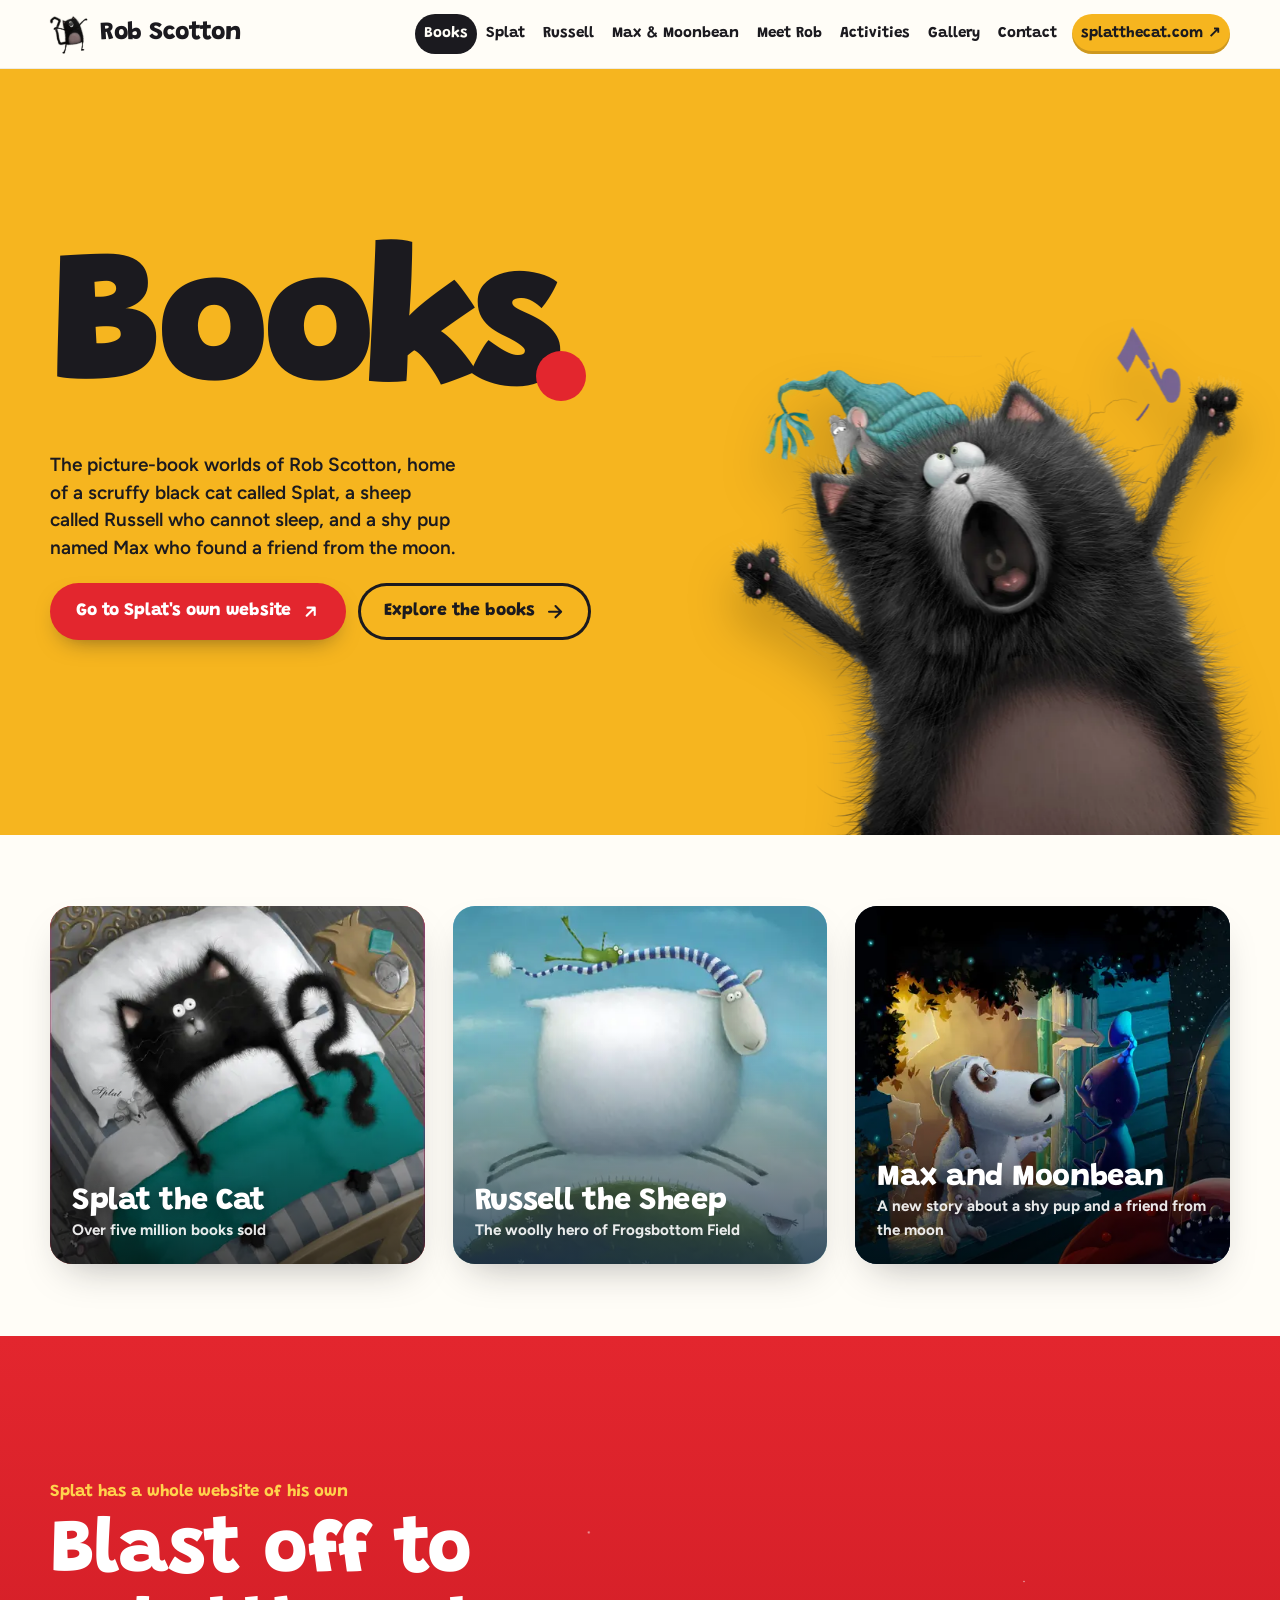
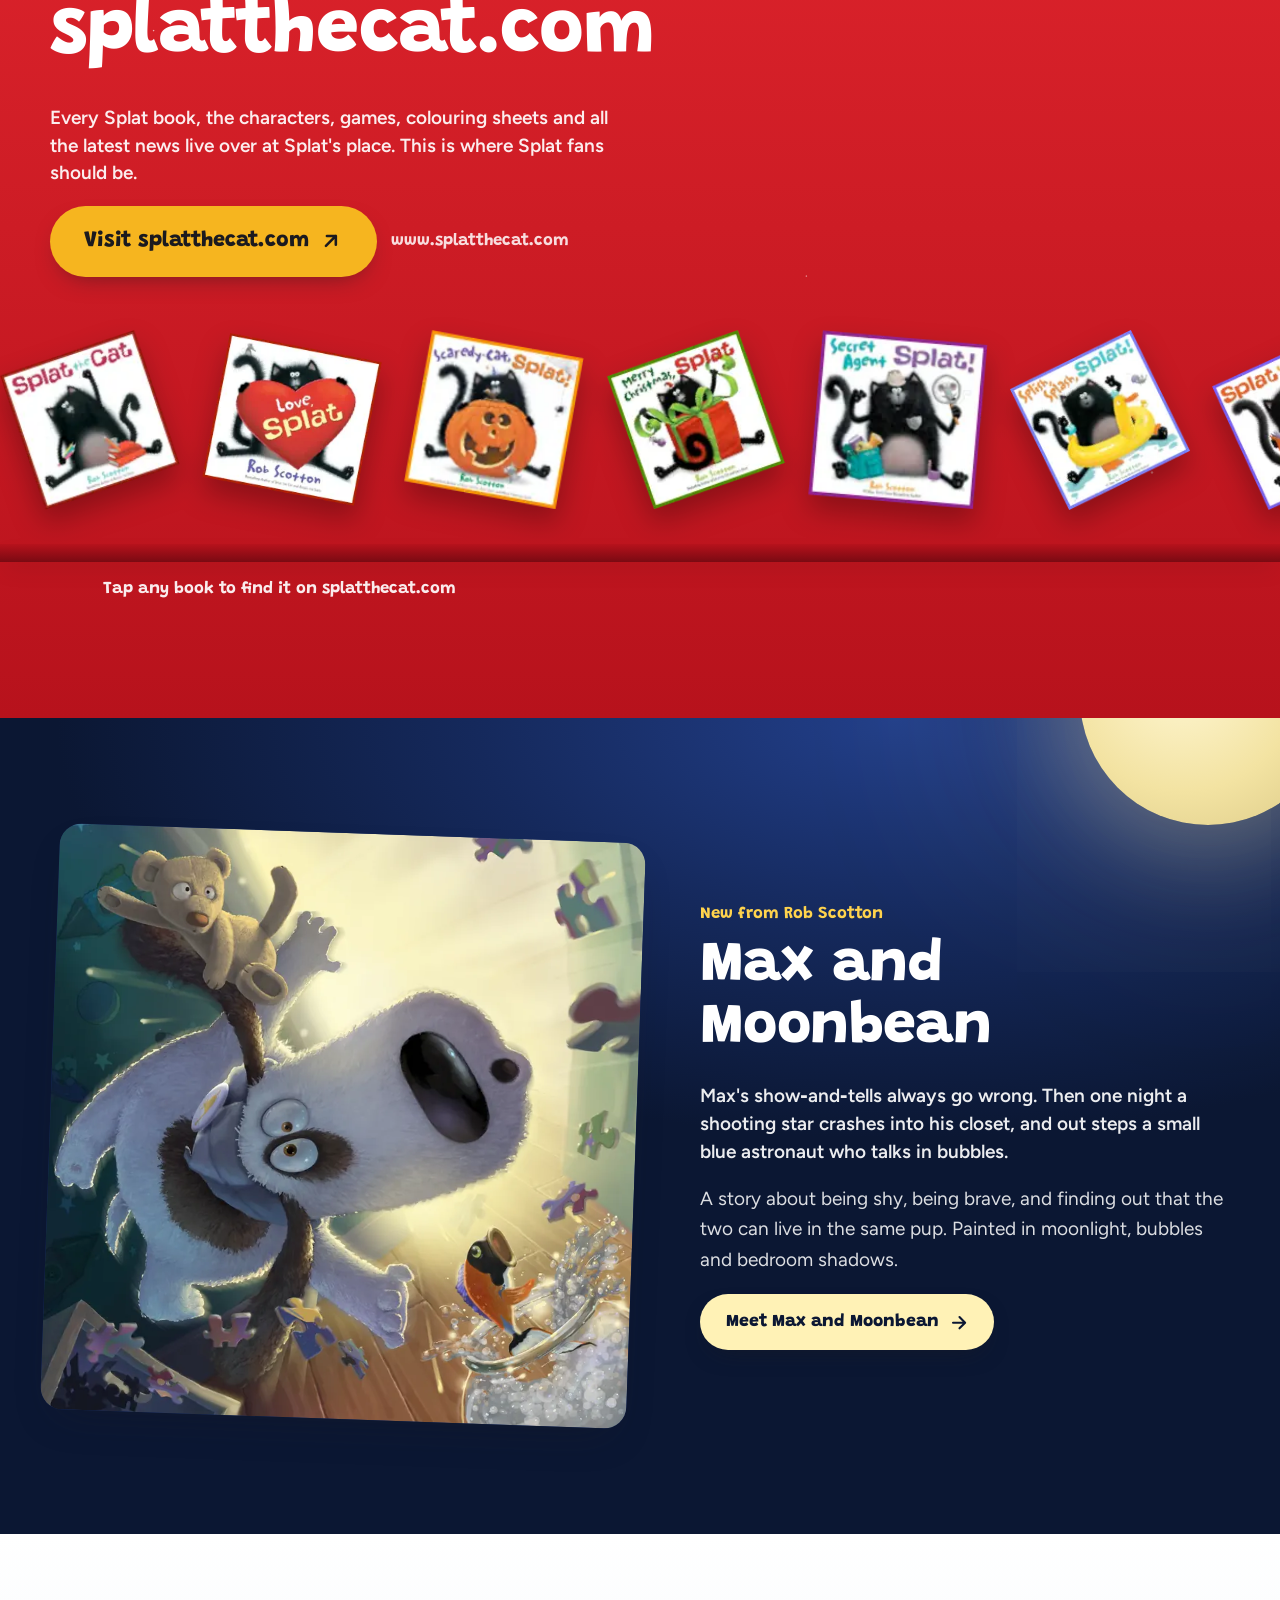
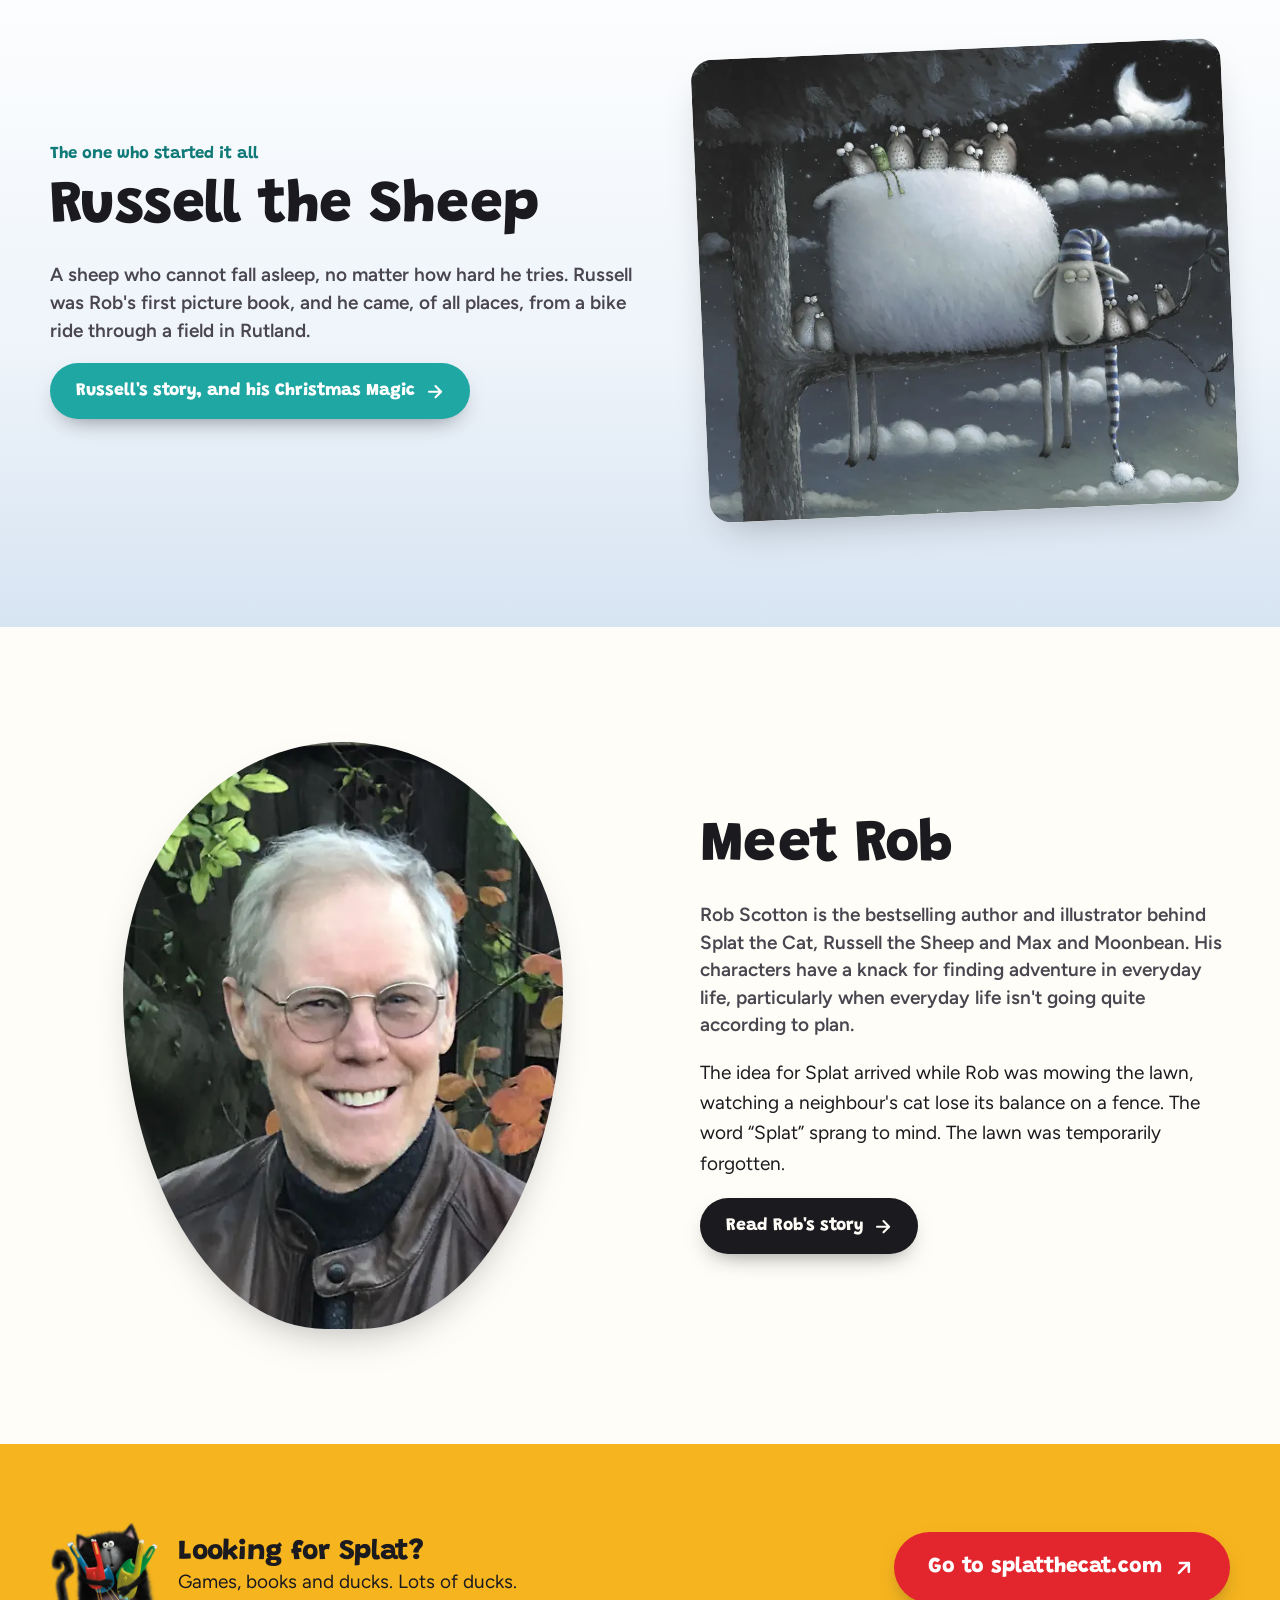
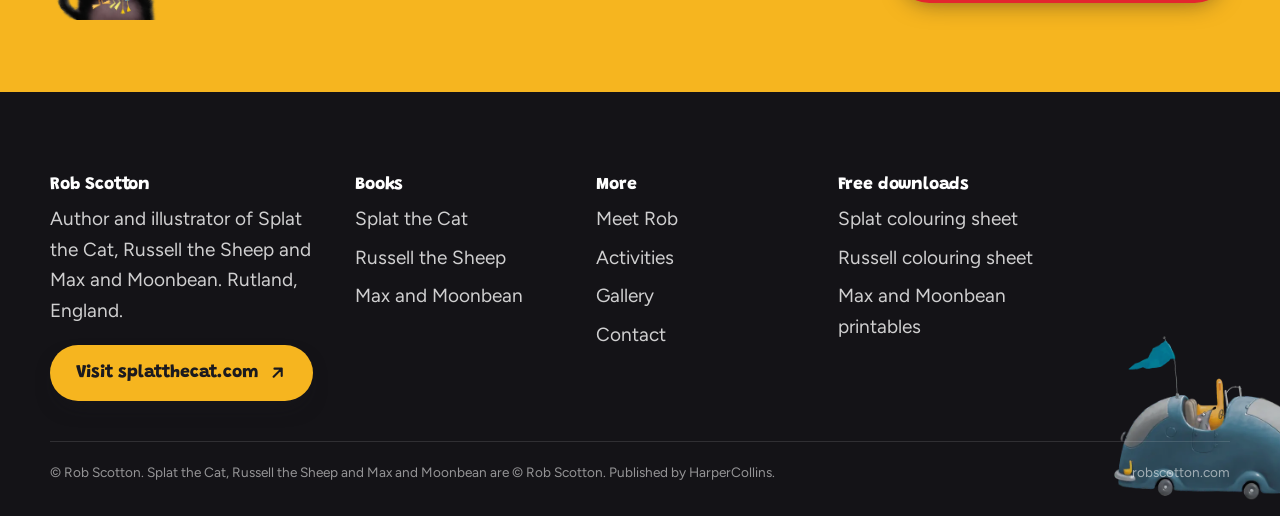
==== site/index.html @ cf4cea45 "Home: moon tucked into the corner, clear of the Max and Moonbean text The moon covered the kicker, h" ====
<!doctype html>
<html lang="en">
<head>
<meta charset="utf-8">
<meta name="viewport" content="width=device-width,initial-scale=1">
<title>Rob Scotton | Books</title>
<meta name="description" content="The picture-book worlds of Rob Scotton: Splat the Cat, Russell the Sheep and Max and Moonbean. Home of the author and illustrator.">
<meta name="theme-color" content="#F6B51F">
<meta property="og:title" content="Rob Scotton | Books">
<meta property="og:description" content="The picture-book worlds of Rob Scotton: Splat the Cat, Russell the Sheep and Max and Moonbean. Home of the author and illustrator.">
<meta property="og:type" content="website">
<meta property="og:url" content="https://www.robscotton.com/">
<meta property="og:image" content="https://www.robscotton.com/img/home-eyes-1200.webp">
<link rel="canonical" href="https://www.robscotton.com/">
<link rel="icon" href="assets/favicon.png" type="image/png">
<link rel="preconnect" href="https://fonts.googleapis.com">
<link rel="preconnect" href="https://fonts.gstatic.com" crossorigin>
<link href="https://fonts.googleapis.com/css2?family=Grandstander:wght@600..900&family=Figtree:ital,wght@0,400..800;1,400&display=swap" rel="stylesheet">
<link rel="stylesheet" href="assets/site.css?v=c9c47144">

</head>
<body>
<a class="sr" href="#main">Skip to content</a>
<header class="top">
  <div class="wrap">
    <a class="brand" href="index.html"><img src="img/splat-cutout-480.webp" alt="" width="40" height="40">Rob Scotton<small>Books</small></a>
    <button class="burger" aria-label="Menu" aria-expanded="false" aria-controls="nav"><span></span><span></span><span></span></button>
    <nav class="nav" id="nav" aria-label="Site"><a href="index.html" aria-current="page">Books</a><a href="splat.html"><span class="full">Splat the Cat</span><span class="short" aria-hidden="true">Splat</span></a><a href="russell.html"><span class="full">Russell the Sheep</span><span class="short" aria-hidden="true">Russell</span></a><a href="max.html"><span class="full">Max and Moonbean</span><span class="short" aria-hidden="true">Max &amp; Moonbean</span></a><a href="about.html">Meet Rob</a><a href="activities.html">Activities</a><a href="gallery.html">Gallery</a><a href="contact.html">Contact</a><a class="splatlink" href="https://www.splatthecat.com" target="_blank" rel="noopener">splatthecat.com ↗</a></nav>
  </div>
</header>
<main id="main">

<section class="hero" aria-label="Introduction">
  <div class="wrap">
    <div class="hero-copy">
      <h1>Books<span class="dot" aria-hidden="true"></span></h1>
      <p class="lede">The picture-book worlds of Rob Scotton, home of a scruffy black cat called Splat, a sheep called Russell who cannot sleep, and a shy pup named Max who found a friend from the moon.</p>
      <div class="hero-actions">
        <a class="btn red" href="https://www.splatthecat.com" target="_blank" rel="noopener">Go to Splat's own website <svg viewBox="0 0 24 24" fill="none" stroke="currentColor" stroke-width="2.6" stroke-linecap="round" stroke-linejoin="round" aria-hidden="true"><path d="M7 17 17 7M8 7h9v9"/></svg></a>
        <a class="btn ghost" href="#worlds">Explore the books <svg viewBox="0 0 24 24" fill="none" stroke="currentColor" stroke-width="2.6" stroke-linecap="round" stroke-linejoin="round" aria-hidden="true"><path d="M5 12h14M13 5l7 7-7 7"/></svg></a>
      </div>
    </div>
    <div class="hero-stage" aria-hidden="true">
      <img src="img/splat-sings-1191.webp" srcset="img/splat-sings-480.webp 480w, img/splat-sings-800.webp 800w, img/splat-sings-1191.webp 1191w" sizes="(max-width:860px) 99vw, 46vw" width="1191" height="1200" alt="Splat the Cat, arms up, singing his heart out" fetchpriority="high" decoding="async" class="splat" >
      <span class="notes"><i class="note" style="color:#6A3A94;--dx:-150px;--dy:-210px;--rot:-28deg;--sz:1;--dl:.0s"><svg viewBox="0 0 24 32"><path d="M9 24.5V3.5L21 1v6l-9 2v15.5a5.2 4.2 0 1 1-3-.9z" fill="currentColor"/></svg></i><i class="note" style="color:#1B1A1F;--dx:120px;--dy:-240px;--rot:22deg;--sz:1.2;--dl:.55s"><svg viewBox="0 0 32 32"><path d="M8 25V6l20-4v19a5 4 0 1 1-3-.9V9.5L11 12.4V25a5 4 0 1 1-3-.9z" fill="currentColor"/></svg></i><i class="note" style="color:#E2232A;--dx:-60px;--dy:-260px;--rot:-14deg;--sz:.85;--dl:1.1s"><svg viewBox="0 0 24 32"><path d="M10 24.5V2c3 3.5 10 5 9 12-1-3.5-4.5-5-6-5.4v15.9a5.2 4.2 0 1 1-3-.9z" fill="currentColor"/></svg></i><i class="note" style="color:#1B1A1F;--dx:170px;--dy:-170px;--rot:30deg;--sz:.9;--dl:1.65s"><svg viewBox="0 0 24 32"><path d="M9 24.5V3.5L21 1v6l-9 2v15.5a5.2 4.2 0 1 1-3-.9z" fill="currentColor"/></svg></i><i class="note" style="color:#6A3A94;--dx:-190px;--dy:-140px;--rot:-34deg;--sz:.8;--dl:2.2s"><svg viewBox="0 0 32 32"><path d="M8 25V6l20-4v19a5 4 0 1 1-3-.9V9.5L11 12.4V25a5 4 0 1 1-3-.9z" fill="currentColor"/></svg></i><i class="note" style="color:#1FA7A3;--dx:60px;--dy:-280px;--rot:16deg;--sz:1.05;--dl:2.75s"><svg viewBox="0 0 24 32"><path d="M10 24.5V2c3 3.5 10 5 9 12-1-3.5-4.5-5-6-5.4v15.9a5.2 4.2 0 1 1-3-.9z" fill="currentColor"/></svg></i><i class="note" style="color:#E2232A;--dx:-110px;--dy:-300px;--rot:-8deg;--sz:1.15;--dl:3.3s"><svg viewBox="0 0 24 32"><path d="M9 24.5V3.5L21 1v6l-9 2v15.5a5.2 4.2 0 1 1-3-.9z" fill="currentColor"/></svg></i><i class="note" style="color:#1B1A1F;--dx:200px;--dy:-260px;--rot:26deg;--sz:.75;--dl:3.85s"><svg viewBox="0 0 32 32"><path d="M8 25V6l20-4v19a5 4 0 1 1-3-.9V9.5L11 12.4V25a5 4 0 1 1-3-.9z" fill="currentColor"/></svg></i></span>
    </div>
  </div>
</section>

<section class="band tight" id="worlds" aria-label="The books">
  <div class="wrap">
    <div class="worlds">
      <a class="world splat" href="splat.html"><img src="img/tail-wiggled-bed-1173.webp" srcset="img/tail-wiggled-bed-480.webp 480w, img/tail-wiggled-bed-800.webp 800w, img/tail-wiggled-bed-1173.webp 1173w" sizes="(max-width:760px) 100vw, 33vw" width="1173" height="1200" alt="Splat lying in bed with his tail wiggling wildly in the air" loading="lazy" decoding="async" style="object-position:50% 22%" ><h3>Splat the Cat</h3><span>Over five million books sold</span></a>
      <a class="world russell" href="russell.html"><img src="img/russell-cover-section-1198.webp" srcset="img/russell-cover-section-480.webp 480w, img/russell-cover-section-800.webp 800w, img/russell-cover-section-1198.webp 1198w" sizes="(max-width:760px) 100vw, 33vw" width="1198" height="1200" alt="Russell the Sheep leaping over a green hill, with Frankie the frog riding on his stripy nightcap" loading="lazy" decoding="async" style="object-position:50% 30%" ><h3>Russell the Sheep</h3><span>The woolly hero of Frogsbottom Field</span></a>
      <a class="world max" href="max.html"><img src="img/max-where-1200.webp" srcset="img/max-where-480.webp 480w, img/max-where-800.webp 800w, img/max-where-1200.webp 1200w" sizes="(max-width:760px) 100vw, 33vw" width="1200" height="1200" alt="Max at his bedroom window meeting Moonbean, with Mr Ted on the sill" loading="lazy" decoding="async" style="object-position:42% 55%" ><h3>Max and Moonbean</h3><span>A new story about a shy pup and a friend from the moon</span></a>
    </div>
  </div>
</section>

<section class="band portal launch" aria-labelledby="portal-h">
  <div class="sky" aria-hidden="true"></div>
  <div class="rocket" aria-hidden="true"><span class="flame"></span><img src="img/splat-rocket-cutout-1002.webp" srcset="img/splat-rocket-cutout-480.webp 480w, img/splat-rocket-cutout-800.webp 800w, img/splat-rocket-cutout-1002.webp 1002w" sizes="(max-width:860px) 60vw, 26vw" width="1002" height="1200" alt="" loading="lazy" decoding="async" ></div>
  <div class="wrap">
    <div class="split">
      <div>
        <p class="kicker" style="color:#FFD34D">Splat has a whole website of his own</p>
        <h2 id="portal-h">Blast off to splatthecat.com</h2>
        <p class="lede">Every Splat book, the characters, games, colouring sheets and all the latest news live over at Splat's place. This is where Splat fans should be.</p>
        <div class="portal-cta">
          <a class="btn yellow big" href="https://www.splatthecat.com" target="_blank" rel="noopener">Visit splatthecat.com <svg viewBox="0 0 24 24" fill="none" stroke="currentColor" stroke-width="2.6" stroke-linecap="round" stroke-linejoin="round" aria-hidden="true"><path d="M7 17 17 7M8 7h9v9"/></svg></a>
          <span class="url">www.splatthecat.com</span>
        </div>
      </div>
      <div class="launchpad" aria-hidden="true"></div>
    </div>
  </div>
  <div class="shelf" aria-label="Splat the Cat books"><a href="https://www.splatthecat.com" target="_blank" rel="noopener" title="Splat the Cat: see it on splatthecat.com"><img src="img/cover-splat-173.webp" alt="Splat the Cat" width="173" height="173" loading="lazy"></a><a href="https://www.splatthecat.com" target="_blank" rel="noopener" title="Love, Splat: see it on splatthecat.com"><img src="img/cover-love-big-232.webp" alt="Love, Splat" width="232" height="224" loading="lazy"></a><a href="https://www.splatthecat.com" target="_blank" rel="noopener" title="Scaredy-Cat, Splat!: see it on splatthecat.com"><img src="img/cover-scaredy-159.webp" alt="Scaredy-Cat, Splat!" width="159" height="159" loading="lazy"></a><a href="https://www.splatthecat.com" target="_blank" rel="noopener" title="Merry Christmas, Splat: see it on splatthecat.com"><img src="img/cover-merry-170.webp" alt="Merry Christmas, Splat" width="170" height="172" loading="lazy"></a><a href="https://www.splatthecat.com" target="_blank" rel="noopener" title="Secret Agent Splat!: see it on splatthecat.com"><img src="img/cover-secret-agent-156.webp" alt="Secret Agent Splat!" width="156" height="155" loading="lazy"></a><a href="https://www.splatthecat.com" target="_blank" rel="noopener" title="Splish, Splash, Splat!: see it on splatthecat.com"><img src="img/cover-splish-186.webp" alt="Splish, Splash, Splat!" width="186" height="186" loading="lazy"></a><a href="https://www.splatthecat.com" target="_blank" rel="noopener" title="Splat Says Thank You!: see it on splatthecat.com"><img src="img/cover-thankyou-192.webp" alt="Splat Says Thank You!" width="192" height="192" loading="lazy"></a><a href="https://www.splatthecat.com" target="_blank" rel="noopener" title="Splat the Cat: On with the Show: see it on splatthecat.com"><img src="img/cover-show-167.webp" alt="Splat the Cat: On with the Show" width="167" height="174" loading="lazy"></a><a href="https://www.splatthecat.com" target="_blank" rel="noopener" title="Splat the Cat: Funny Valentine: see it on splatthecat.com"><img src="img/cover-funny-valentine-236.webp" alt="Splat the Cat: Funny Valentine" width="236" height="236" loading="lazy"></a><a href="https://www.splatthecat.com" target="_blank" rel="noopener" title="Splat the Cat Storybook Collection: see it on splatthecat.com"><img src="img/cover-storybook-219.webp" alt="Splat the Cat Storybook Collection" width="219" height="219" loading="lazy"></a><a href="https://www.splatthecat.com" target="_blank" rel="noopener" title="I Can Read: Splat the Cat: see it on splatthecat.com"><img src="img/cover-icr-1-145.webp" alt="I Can Read: Splat the Cat" width="145" height="185" loading="lazy"></a><a href="https://www.splatthecat.com" target="_blank" rel="noopener" title="I Can Read: Splat the Cat: see it on splatthecat.com"><img src="img/cover-icr-2-182.webp" alt="I Can Read: Splat the Cat" width="182" height="219" loading="lazy"></a><a href="https://www.splatthecat.com" target="_blank" rel="noopener" title="I Can Read: Splat the Cat: see it on splatthecat.com"><img src="img/cover-icr-3-117.webp" alt="I Can Read: Splat the Cat" width="117" height="117" loading="lazy"></a><a href="https://www.splatthecat.com" target="_blank" rel="noopener" title="I Can Read: Splat the Cat: see it on splatthecat.com"><img src="img/cover-icr-4-97.webp" alt="I Can Read: Splat the Cat" width="97" height="128" loading="lazy"></a></div><div class="shelf-wood"></div>
  <p class="shelf-note">Tap any book to find it on splatthecat.com</p>
</section>

<section class="band night-band on-dark" aria-labelledby="max-h">
  <div class="moon-disc" aria-hidden="true"></div>
  <div class="bubbles" aria-hidden="true"></div>
  <div class="wrap">
    <div class="split rev">
      <div>
        <p class="kicker">New from Rob Scotton</p>
        <h2 id="max-h">Max and Moonbean</h2>
        <p class="lede">Max's show‑and‑tells always go wrong. Then one night a shooting star crashes into his closet, and out steps a small blue astronaut who talks in bubbles.</p>
        <p>A story about being shy, being brave, and finding out that the two can live in the same pup. Painted in moonlight, bubbles and bedroom shadows.</p>
        <a class="btn moon" href="max.html">Meet Max and Moonbean <svg viewBox="0 0 24 24" fill="none" stroke="currentColor" stroke-width="2.6" stroke-linecap="round" stroke-linejoin="round" aria-hidden="true"><path d="M5 12h14M13 5l7 7-7 7"/></svg></a>
      </div>
      <figure class="art tilt-r" style="margin:0;background:var(--night-2)"><img src="img/max-shooting-star-1200.webp" srcset="img/max-shooting-star-480.webp 480w, img/max-shooting-star-800.webp 800w, img/max-shooting-star-1200.webp 1200w" sizes="(max-width:860px) 100vw, 50vw" width="1200" height="1200" alt="Max and his teddy tumbling through a burst of starlight" loading="lazy" decoding="async" ></figure>
    </div>
  </div>
</section>

<section class="band snow-band" aria-labelledby="russell-h">
  <div class="snow" aria-hidden="true"></div>
  <div class="wrap">
    <div class="split">
      <div>
        <p class="kicker" style="color:var(--teal-2)">The one who started it all</p>
        <h2 id="russell-h">Russell the Sheep</h2>
        <p class="lede">A sheep who cannot fall asleep, no matter how hard he tries. Russell was Rob's first picture book, and he came, of all places, from a bike ride through a field in Rutland.</p>
        <a class="btn teal" href="russell.html">Russell's story, and his Christmas Magic <svg viewBox="0 0 24 24" fill="none" stroke="currentColor" stroke-width="2.6" stroke-linecap="round" stroke-linejoin="round" aria-hidden="true"><path d="M5 12h14M13 5l7 7-7 7"/></svg></a>
      </div>
      <figure class="art tilt-l" style="margin:0"><img src="img/russell-branch-1200.webp" srcset="img/russell-branch-480.webp 480w, img/russell-branch-800.webp 800w, img/russell-branch-1200.webp 1200w" sizes="(max-width:860px) 100vw, 50vw" width="1200" height="1047" alt="Russell the Sheep asleep on a branch with the birds, under a crescent moon" loading="lazy" decoding="async" ></figure>
    </div>
  </div>
</section>

<section class="band" aria-labelledby="rob-h">
  <div class="wrap">
    <div class="split rev">
      <div>
        <h2 id="rob-h">Meet Rob</h2>
        <p class="lede">Rob Scotton is the bestselling author and illustrator behind Splat the Cat, Russell the Sheep and Max and Moonbean. His characters have a knack for finding adventure in everyday life, particularly when everyday life isn't going quite according to plan.</p>
        <p>The idea for Splat arrived while Rob was mowing the lawn, watching a neighbour's cat lose its balance on a fence. The word “Splat” sprang to mind. The lawn was temporarily forgotten.</p>
        <a class="btn" href="about.html">Read Rob's story <svg viewBox="0 0 24 24" fill="none" stroke="currentColor" stroke-width="2.6" stroke-linecap="round" stroke-linejoin="round" aria-hidden="true"><path d="M5 12h14M13 5l7 7-7 7"/></svg></a>
      </div>
      <figure class="art" style="margin:0;width:min(100%,440px);justify-self:center;border-radius:50% 50% 46% 46% / 42% 42% 58% 58%"><img src="img/author-900.webp" srcset="img/author-480.webp 480w, img/author-800.webp 800w, img/author-900.webp 900w" sizes="(max-width:860px) 80vw, 36vw" width="900" height="1200" alt="Rob Scotton" loading="lazy" decoding="async" ></figure>
    </div>
  </div>
</section>

<section class="band yellow-band tight" aria-label="One more nudge to Splat">
  <div class="wrap" style="display:flex;flex-wrap:wrap;align-items:center;gap:22px;justify-content:space-between">
    <div style="display:flex;align-items:center;gap:18px"><img src="img/splat-ducks-cutout-480.webp" alt="" width="120" height="113" style="width:110px" loading="lazy"><div><h3 style="margin:0">Looking for Splat?</h3><p style="margin:0">Games, books and ducks. Lots of ducks.</p></div></div>
    <a class="btn red big" href="https://www.splatthecat.com" target="_blank" rel="noopener">Go to splatthecat.com <svg viewBox="0 0 24 24" fill="none" stroke="currentColor" stroke-width="2.6" stroke-linecap="round" stroke-linejoin="round" aria-hidden="true"><path d="M7 17 17 7M8 7h9v9"/></svg></a>
  </div>
</section>

</main>
<footer>
  <div class="wrap">
    <div class="cols">
      <div>
        <h4>Rob Scotton</h4>
        <p style="max-width:34ch">Author and illustrator of Splat the Cat, Russell the Sheep and Max and Moonbean. Rutland, England.</p>
        <a class="btn yellow" href="https://www.splatthecat.com" target="_blank" rel="noopener">Visit splatthecat.com <svg viewBox="0 0 24 24" fill="none" stroke="currentColor" stroke-width="2.6" stroke-linecap="round" stroke-linejoin="round" aria-hidden="true"><path d="M7 17 17 7M8 7h9v9"/></svg></a>
      </div>
      <div><h4>Books</h4><ul><li><a href="splat.html">Splat the Cat</a></li><li><a href="russell.html">Russell the Sheep</a></li><li><a href="max.html">Max and Moonbean</a></li></ul></div>
      <div><h4>More</h4><ul><li><a href="about.html">Meet Rob</a></li><li><a href="activities.html">Activities</a></li><li><a href="gallery.html">Gallery</a></li><li><a href="contact.html">Contact</a></li></ul></div>
      <div><h4>Free downloads</h4><ul><li><a href="downloads/splat-colouring-sheet.jpg" download>Splat colouring sheet</a></li><li><a href="downloads/russell-colouring-sheet.jpg" download>Russell colouring sheet</a></li><li><a href="activities.html#max-act">Max and Moonbean printables</a></li></ul></div>
    </div>
    <div class="fine"><span>© Rob Scotton. Splat the Cat, Russell the Sheep and Max and Moonbean are © Rob Scotton. Published by HarperCollins.</span><span>robscotton.com</span></div>
  </div>
  <img class="car" src="img/splat-car-cutout-480.webp" alt="" width="480" height="450" loading="lazy">
</footer>
<script src="assets/site.js?v=a340c392" defer></script>
</body>
</html>
---- site/assets/site.css ----
/* Rob Scotton | Books. Shared stylesheet. */
:root{
  --paper:#FFFDF7;
  --paper-2:#F6EFE0;
  --ink:#1B1A1F;
  --ink-2:#4A4650;
  --fur:#141317;
  --red:#E3262E;
  --red-2:#B7121C;
  --yellow:#F6B51F;
  --yellow-2:#FFD34D;
  --plum:#6A3A94;
  --plum-2:#4B2470;
  --teal:#1FA7A3;
  --teal-2:#0F7A77;
  --sky:#8ED0E8;
  --night:#0B1733;
  --night-2:#15295C;
  --moon:#FFF2B6;
  --snow:#EEF4FA;
  --snow-2:#D7E4F2;

  --display:"Grandstander","Trebuchet MS",sans-serif;
  --body:"Figtree","Segoe UI",system-ui,sans-serif;

  --max:1180px;
  --gutter:clamp(16px,4vw,48px);
  --r:22px;
  --shadow:0 18px 40px -18px rgba(27,26,31,.35);
  --ease:cubic-bezier(.2,.8,.2,1);
  --bounce:cubic-bezier(.34,1.56,.64,1);
}
*{box-sizing:border-box}
html{scroll-behavior:smooth;-webkit-text-size-adjust:100%}
body{margin:0;background:var(--paper);color:var(--ink);font-family:var(--body);font-size:clamp(17px,1.05vw + 12px,19px);line-height:1.6;overflow-x:hidden}
img{max-width:100%;height:auto;display:block}
a{color:inherit}
h1,h2,h3,h4{font-family:var(--display);line-height:1.04;margin:0 0 .4em;font-weight:800;letter-spacing:-.01em}
h1{font-weight:900}
h1{font-size:clamp(3rem,9vw,7.5rem)}
h2{font-size:clamp(2.1rem,4.6vw,3.8rem)}
h3{font-size:clamp(1.35rem,2.2vw,1.9rem)}
p{margin:0 0 1em;max-width:62ch}
.lede{font-size:clamp(1.15rem,1.4vw+.6rem,1.45rem);line-height:1.45;font-weight:600;color:var(--ink-2)}
.wrap{width:min(100% - 2*var(--gutter),var(--max));margin-inline:auto}
.sr{position:absolute;width:1px;height:1px;overflow:hidden;clip:rect(0 0 0 0);white-space:nowrap}
:focus-visible{outline:3px solid var(--teal);outline-offset:3px;border-radius:6px}
::selection{background:var(--yellow-2);color:var(--ink)}

/* ---------- header ---------- */
.top{position:sticky;top:0;z-index:50;background:rgba(255,253,247,.86);backdrop-filter:saturate(1.4) blur(12px);-webkit-backdrop-filter:saturate(1.4) blur(12px);border-bottom:1px solid rgba(27,26,31,.08)}
.top .wrap{display:flex;align-items:center;gap:18px;min-height:68px}
.brand{font-family:var(--display);font-weight:800;font-size:1.55rem;text-decoration:none;letter-spacing:-.02em;display:flex;align-items:center;gap:10px;flex:0 0 auto}
.brand img{width:40px;height:40px;object-fit:contain;transform:rotate(-6deg)}
.brand small{display:block;font-size:.72rem;font-weight:700;color:var(--ink-2);letter-spacing:.04em;line-height:1}
.nav{margin-left:auto;display:flex;gap:4px;align-items:center}
.nav a{font-family:var(--display);font-weight:700;font-size:.98rem;white-space:nowrap;text-decoration:none;padding:8px 11px;border-radius:999px;transition:background .2s}
.nav a:hover{background:rgba(27,26,31,.07)}
.nav a[aria-current=page]{background:var(--ink);color:var(--paper)}
.nav .splatlink{background:var(--yellow);color:var(--ink);margin-left:6px;box-shadow:inset 0 -3px 0 rgba(27,26,31,.18)}
.nav .splatlink:hover{background:var(--yellow-2)}
.burger{display:none;margin-left:auto;background:none;border:0;width:46px;height:46px;border-radius:12px;cursor:pointer;padding:0}
.burger span{display:block;width:24px;height:3px;background:var(--ink);margin:5px auto;border-radius:3px;transition:transform .25s,opacity .25s}
@media (max-width:1100px){
  .burger{display:block}
  .nav{position:fixed;inset:68px 0 auto 0;background:var(--paper);flex-direction:column;align-items:stretch;padding:12px var(--gutter) 22px;gap:6px;border-bottom:1px solid rgba(27,26,31,.1);box-shadow:0 20px 40px -20px rgba(0,0,0,.3);transform:translateY(-12px);opacity:0;pointer-events:none;transition:.25s var(--ease)}
  .nav.open{transform:none;opacity:1;pointer-events:auto}
  .nav a{font-size:1.25rem;padding:12px 16px}
  .nav .splatlink{margin:8px 0 0}
  .burger[aria-expanded=true] span:nth-child(1){transform:translateY(8px) rotate(45deg)}
  .burger[aria-expanded=true] span:nth-child(2){opacity:0}
  .burger[aria-expanded=true] span:nth-child(3){transform:translateY(-8px) rotate(-45deg)}
}

/* ---------- buttons ---------- */
.btn{display:inline-flex;align-items:center;gap:10px;font-family:var(--display);font-weight:800;font-size:1.1rem;text-decoration:none;padding:14px 26px;border-radius:999px;background:var(--ink);color:var(--paper);border:0;cursor:pointer;transition:transform .2s var(--bounce),box-shadow .2s;box-shadow:0 10px 24px -12px rgba(27,26,31,.6)}
.btn:hover{transform:translateY(-2px) scale(1.03)}
.btn:active{transform:translateY(1px) scale(.98)}
.btn.red{background:var(--red);color:#fff}
.btn.yellow{background:var(--yellow);color:var(--ink)}
.btn.plum{background:var(--plum);color:#fff}
.btn.teal{background:var(--teal);color:#fff}
.btn.moon{background:var(--moon);color:var(--night)}
.btn.ghost{background:transparent;box-shadow:inset 0 0 0 3px currentColor;color:inherit}
.btn svg{width:1.1em;height:1.1em}
.btn.big{font-size:1.35rem;padding:18px 34px}

/* ---------- sections ---------- */
section{position:relative}
.band{padding:clamp(64px,9vw,120px) 0}
.band.tight{padding:clamp(40px,6vw,72px) 0}
.yellow-band{background:var(--yellow)}
.red-band{background:var(--red);color:#fff}
.plum-band{background:var(--plum);color:#fff}
.teal-band{background:var(--teal);color:#fff}
.night-band{background:radial-gradient(1200px 600px at 70% 0%,#223f8a 0%,var(--night-2) 35%,var(--night) 70%);color:#fff}
.snow-band{background:linear-gradient(180deg,#fff 0%,var(--snow) 60%,var(--snow-2) 100%);color:var(--ink)}
.paper-band{background:var(--paper-2)}
.on-dark p{color:rgba(255,255,255,.86)}
.on-dark .lede{color:rgba(255,255,255,.92)}
.art.wide{aspect-ratio:3/2}.art.wide img{height:100%;object-fit:cover}
.art.tall{aspect-ratio:4/5}.art.tall img{height:100%;object-fit:cover;object-position:top}

.split{display:grid;grid-template-columns:1.05fr .95fr;gap:clamp(28px,5vw,72px);align-items:center}
.split.rev>:first-child{order:2}
@media (max-width:860px){.split{grid-template-columns:1fr}.split.rev>:first-child{order:0}}

.kicker{font-family:var(--display);font-weight:700;font-size:1.05rem;color:var(--red);margin:0 0 .5em}
.on-dark .kicker{color:var(--yellow-2)}

/* figure */
.art{border-radius:var(--r);overflow:hidden;box-shadow:var(--shadow);background:#fff}
.art img{width:100%}
.art.bare{box-shadow:none;background:none;border-radius:0}
.art.tilt-l{transform:rotate(-2.5deg)}
.art.tilt-r{transform:rotate(2deg)}
figcaption{font-size:.9rem;color:var(--ink-2);margin-top:10px}
.on-dark figcaption{color:rgba(255,255,255,.7)}

/* ---------- hero (home) ---------- */
.hero{background:var(--yellow);overflow:hidden;position:relative;padding:clamp(28px,5vw,64px) 0 0}
.hero .wrap{display:grid;grid-template-columns:1.1fr .9fr;align-items:end;gap:clamp(12px,3vw,40px);min-height:min(78vh,760px)}
.hero-copy{padding-bottom:clamp(36px,6vw,80px);align-self:center}
.hero h1{font-size:clamp(4.6rem,15vw,12rem);line-height:.86;letter-spacing:-.03em;margin:0 0 .18em;position:relative;display:inline-block}
.hero h1 .dot{position:absolute;right:-.14em;bottom:.08em;width:.26em;height:.26em;background:var(--red);border-radius:50%;transform-origin:center;animation:dot-pop .6s var(--bounce) 1.3s both}
.hero .lede{max-width:34ch;color:var(--ink)}
.hero-actions{display:flex;flex-wrap:wrap;gap:12px;margin-top:22px}
.hero-stage{position:relative;height:clamp(300px,52vw,620px);align-self:end}
.hero-stage .splat{position:absolute;left:50%;bottom:-4%;width:min(100%,600px);transform:translateX(-50%);transform-origin:50% 100%;animation:splat-land 1.1s var(--ease) .15s both;filter:drop-shadow(0 30px 24px rgba(0,0,0,.25))}
.hero-stage .duck{position:absolute;width:clamp(60px,10vw,110px);opacity:0;animation:duck-in .7s var(--bounce) both}
.hero-stage .duck.d1{left:4%;bottom:6%;animation-delay:1.05s}
.hero-stage .duck.d2{right:2%;bottom:14%;animation-delay:1.2s;transform:scaleX(-1)}
.hero-stage .duck.d3{left:14%;top:8%;animation-delay:1.35s}
.hero-tail{position:absolute;right:-6vw;top:-6vw;width:34vw;max-width:520px;opacity:.9;pointer-events:none}
@keyframes splat-land{
  0%{transform:translate(-50%,-120%) scale(.9,1.15);opacity:0}
  55%{transform:translate(-50%,0) scale(1.08,.8);opacity:1}
  72%{transform:translate(-50%,-3%) scale(.95,1.08)}
  86%{transform:translate(-50%,0) scale(1.03,.97)}
  100%{transform:translate(-50%,0) scale(1,1)}
}
@keyframes duck-in{from{opacity:0;transform:translateY(30px) rotate(-12deg)}to{opacity:1;transform:none}}
.hero-stage .duck.d2{animation-name:duck-in-flip}
@keyframes duck-in-flip{from{opacity:0;transform:scaleX(-1) translateY(30px) rotate(12deg)}to{opacity:1;transform:scaleX(-1)}}
@keyframes dot-pop{from{transform:scale(0)}to{transform:scale(1)}}
@media (max-width:860px){
  .hero .wrap{grid-template-columns:1fr;min-height:0}
  .hero-copy{padding-bottom:0}
  .hero-stage{height:clamp(260px,78vw,420px)}
  .hero-stage .splat{width:min(86%,420px)}
}

/* worlds row */
.worlds{display:grid;grid-template-columns:repeat(3,1fr);gap:clamp(14px,2.4vw,28px);margin-top:-1px}
.world{position:relative;display:block;text-decoration:none;border-radius:var(--r);overflow:hidden;min-height:clamp(240px,28vw,380px);padding:22px;display:flex;flex-direction:column;justify-content:flex-end;color:#fff;box-shadow:var(--shadow);isolation:isolate;transition:transform .35s var(--bounce)}
.world:hover{transform:translateY(-6px) rotate(-.6deg)}
.world img{position:absolute;inset:0;width:100%;height:100%;object-fit:cover;z-index:-1;transition:transform .8s var(--ease)}
.world:hover img{transform:scale(1.06)}
.world::after{content:"";position:absolute;inset:0;background:linear-gradient(180deg,rgba(0,0,0,0) 40%,rgba(0,0,0,.65));z-index:-1}
.world h3{font-size:clamp(1.5rem,2.4vw,2.1rem);margin:0;text-shadow:0 2px 14px rgba(0,0,0,.4)}
.world span{font-weight:700;opacity:.9;font-size:.95rem}
.world.splat{background:var(--red)}
.world.russell{background:var(--sky)}
.world.russell::after{background:linear-gradient(180deg,rgba(255,255,255,0) 40%,rgba(255,255,255,.85))}
.world.russell h3{text-shadow:none}
.world.max{background:var(--night)}
@media (max-width:760px){.worlds{grid-template-columns:1fr}}

/* ---------- Splat portal (the memorable one) ---------- */
.portal{background:linear-gradient(180deg,var(--red) 0%,var(--red-2) 100%);color:#fff;overflow:hidden;position:relative}
.portal .sky{position:absolute;inset:0;pointer-events:none;background:
  radial-gradient(2px 2px at 12% 30%,rgba(255,255,255,.7),transparent 60%),
  radial-gradient(2px 2px at 28% 70%,rgba(255,255,255,.6),transparent 60%),
  radial-gradient(3px 3px at 46% 20%,rgba(255,255,255,.6),transparent 60%),
  radial-gradient(2px 2px at 63% 55%,rgba(255,255,255,.6),transparent 60%),
  radial-gradient(2px 2px at 80% 25%,rgba(255,255,255,.7),transparent 60%),
  radial-gradient(3px 3px at 90% 75%,rgba(255,255,255,.5),transparent 60%)}
.portal .wrap{position:relative;z-index:1}
.portal h2{font-size:clamp(2.4rem,6vw,5rem);max-width:14ch}
.portal .lede{color:rgba(255,255,255,.92)}
.launchpad{position:relative;height:clamp(220px,34vw,420px);margin:clamp(12px,3vw,32px) 0 0}
/* Rocket: positioned on the whole red section; the flight path is measured by site.js */
.rocket{position:absolute;left:0;top:0;z-index:0;width:clamp(170px,26vw,330px);transform-origin:50% 50%;will-change:transform,opacity;pointer-events:none;
  transform:translate(var(--x0,40vw),var(--y0,120%)) rotate(var(--r1,-30deg));filter:drop-shadow(0 24px 24px rgba(0,0,0,.35))}
.rocket img{position:relative;z-index:1;width:100%;height:auto}
/* Flame: its right-hand end sits on the centre of the nozzle (34.5% across, 54.5% down the artwork)
   and it points back along the rocket's own axis, which is tilted 26.6deg up from horizontal. */
.rocket .flame{position:absolute;z-index:0;left:34.5%;top:54.5%;width:62%;height:21%;transform-origin:100% 50%;transform:translate(-100%,-50%) rotate(-26.6deg);pointer-events:none}
.rocket .flame::before,.rocket .flame::after{content:"";position:absolute;inset:0;border-radius:50%;transform-origin:100% 50%}
.rocket .flame::before{background:linear-gradient(to left,rgba(255,255,255,.95) 0%,#FFE27A 16%,#FFB21F 40%,rgba(255,96,24,.6) 68%,rgba(255,60,0,0) 100%);filter:blur(6px);animation:flame .16s ease-in-out infinite alternate}
.rocket .flame::after{inset:22% 0 22% 30%;background:linear-gradient(to left,#fff 0%,rgba(255,246,200,.9) 30%,rgba(255,226,122,0) 100%);filter:blur(3px);animation:flame .11s ease-in-out infinite alternate-reverse}
.portal .shelf,.portal .shelf-wood,.portal .shelf-note{position:relative;z-index:2}
@keyframes flame{from{transform:scaleX(.82) scaleY(.88)}to{transform:scaleX(1.12) scaleY(1.08)}}
.portal-cta{display:flex;flex-wrap:wrap;gap:14px;align-items:center;margin-top:12px}
.portal-cta .url{font-family:var(--display);font-weight:700;font-size:1.05rem;opacity:.85}
.tvset{position:relative;width:min(100%,520px);margin-inline:auto}
.tvset .screen{position:absolute;left:12.5%;top:14%;width:69%;height:61%;border-radius:10% / 12%;overflow:hidden;background:#000}
.tvset .screen img{width:100%;height:100%;object-fit:cover}
.tvset .frame{position:relative;z-index:1}
.tvset .play{position:absolute;left:50%;top:44%;transform:translate(-50%,-50%);z-index:2;width:76px;height:76px;border-radius:50%;background:rgba(255,255,255,.92);display:grid;place-items:center;color:var(--red);box-shadow:0 10px 30px rgba(0,0,0,.4);transition:transform .25s var(--bounce)}
.tvset:hover .play{transform:translate(-50%,-50%) scale(1.1)}

/* bookshelf */
.shelf{display:flex;gap:clamp(10px,2vw,22px);align-items:flex-end;overflow-x:auto;padding:26px var(--gutter) 34px;scroll-snap-type:x proximity;-webkit-overflow-scrolling:touch;scrollbar-width:thin}
.shelf::after{content:"";flex:0 0 1px}
.shelf a{flex:0 0 auto;width:clamp(120px,15vw,180px);scroll-snap-align:start;transition:transform .3s var(--bounce);text-decoration:none}
.shelf a:hover{transform:translateY(-10px) rotate(-3deg)}
.shelf img{width:100%;aspect-ratio:1;object-fit:contain;filter:drop-shadow(0 14px 14px rgba(0,0,0,.28))}
.shelf-wood{height:18px;background:linear-gradient(180deg,#B7121C,#7a0a12);box-shadow:0 10px 20px -8px rgba(0,0,0,.5)}
.shelf-note{font-family:var(--display);font-weight:700;font-size:1.05rem;text-align:center;opacity:.92;margin:14px 0 0}

/* ---------- Max band ---------- */
.night-band{overflow:hidden}
.bubbles{position:absolute;inset:0;pointer-events:none;overflow:hidden}
.bubbles i{position:absolute;bottom:-80px;width:var(--s);height:var(--s);border-radius:50%;background:radial-gradient(circle at 35% 30%,rgba(255,255,255,.75) 0,rgba(255,255,255,.18) 28%,rgba(150,200,255,.08) 60%,rgba(255,255,255,.35) 100%);box-shadow:inset -4px -6px 10px rgba(120,160,255,.35),0 0 0 1px rgba(255,255,255,.25);animation:rise var(--d) linear var(--delay) infinite;left:var(--x);opacity:0}
@keyframes rise{0%{transform:translateY(0) translateX(0);opacity:0}10%{opacity:.9}50%{transform:translateY(-55vh) translateX(18px)}100%{transform:translateY(-115vh) translateX(-10px);opacity:0}}
.moon-disc{--m:clamp(140px,20vw,300px);position:absolute;right:calc(var(--m) * -0.22);top:calc(var(--m) * -0.58);width:var(--m);aspect-ratio:1;border-radius:50%;background:radial-gradient(circle at 40% 40%,#fff8d6,#f3e3a2 55%,#d9c784 100%);box-shadow:0 0 90px 30px rgba(255,240,180,.25),0 0 240px 80px rgba(255,240,180,.12);pointer-events:none}
.moon-disc::before{content:"";position:absolute;left:28%;top:22%;width:14%;height:14%;border-radius:50%;background:rgba(0,0,0,.08);box-shadow:30% 60% 0 10px rgba(0,0,0,.05)}
/* The moon sits up in the corner so it never covers the heading or text */
@media (max-width:600px){.moon-disc{--m:116px;top:calc(var(--m) * -0.6)}}

/* ---------- Russell band ---------- */
.snow{position:absolute;inset:0;pointer-events:none;overflow:hidden}
.snow i{position:absolute;top:-10px;width:var(--s);height:var(--s);border-radius:50%;background:#fff;opacity:.85;left:var(--x);animation:fall var(--d) linear var(--delay) infinite}
@keyframes fall{to{transform:translateY(110vh) translateX(30px)}}

/* ---------- generic grids ---------- */
.grid{display:grid;gap:clamp(14px,2.4vw,28px)}
.grid.c2{grid-template-columns:repeat(2,1fr)}
.grid.c3{grid-template-columns:repeat(3,1fr)}
.grid.c4{grid-template-columns:repeat(4,1fr)}
@media (max-width:900px){.grid.c4{grid-template-columns:repeat(2,1fr)}.grid.c3{grid-template-columns:repeat(2,1fr)}}
@media (max-width:560px){.grid.c2,.grid.c3,.grid.c4{grid-template-columns:1fr}}
.masonry{columns:3;column-gap:clamp(14px,2vw,24px)}
.masonry>*{break-inside:avoid;margin:0 0 clamp(14px,2vw,24px)}
@media (max-width:900px){.masonry{columns:2}}
@media (max-width:540px){.masonry{columns:1}}

.card{background:#fff;border-radius:var(--r);overflow:hidden;box-shadow:var(--shadow);color:var(--ink);text-decoration:none;display:block}
.card .body{padding:18px 20px 22px}
.card h3{margin-bottom:.2em}
.card p{font-size:.98rem;color:var(--ink-2);margin:0}
.on-dark .card{background:rgba(255,255,255,.06);color:#fff;box-shadow:none;border:1px solid rgba(255,255,255,.14)}
.on-dark .card p{color:rgba(255,255,255,.75)}

/* lightbox */
.zoom{cursor:zoom-in;border:0;padding:0;background:none;display:block;width:100%;text-align:left;font:inherit;color:inherit}
.zoom img{transition:transform .5s var(--ease)}
.zoom:hover img{transform:scale(1.02)}
dialog.lb{border:0;padding:0;background:transparent;max-width:min(96vw,1400px);max-height:96vh;overflow:visible}
dialog.lb::backdrop{background:rgba(10,8,14,.92);backdrop-filter:blur(6px)}
dialog.lb img{max-width:96vw;max-height:86vh;width:auto;height:auto;border-radius:14px;box-shadow:0 40px 80px rgba(0,0,0,.6);margin:auto}
dialog.lb figcaption{color:#fff;text-align:center;font-family:var(--display);font-weight:700;font-size:1.1rem}
dialog.lb .close{position:fixed;top:14px;right:14px;width:48px;height:48px;border-radius:50%;border:0;background:#fff;color:var(--ink);font-size:26px;cursor:pointer;z-index:2}
dialog.lb .nav-btn{position:fixed;top:50%;transform:translateY(-50%);width:54px;height:54px;border-radius:50%;border:0;background:rgba(255,255,255,.9);font-size:28px;cursor:pointer}
dialog.lb .prev{left:14px}dialog.lb .next{right:14px}

/* characters */
.chars{display:grid;grid-template-columns:repeat(auto-fit,minmax(230px,1fr));gap:clamp(14px,2vw,24px)}
.char{background:#fff;border-radius:var(--r);padding:18px;box-shadow:var(--shadow);display:flex;flex-direction:column;gap:10px}
.char .pic{aspect-ratio:1;border-radius:14px;overflow:hidden;background:var(--paper-2)}
.char .pic img{width:100%;height:100%;object-fit:cover}
.char h3{margin:0;color:var(--ink)}
.char p,.on-dark .char p{font-size:.95rem;color:var(--ink-2);margin:0}
.on-dark .dl a,.on-dark .dl a span{color:var(--ink-2)}.on-dark .dl b{color:var(--ink)}

/* audio player */
.player{display:flex;align-items:center;gap:16px;background:#fff;border-radius:999px;padding:12px 18px 12px 12px;box-shadow:var(--shadow);max-width:560px}
.player button{width:58px;height:58px;border-radius:50%;border:0;background:var(--red);color:#fff;cursor:pointer;display:grid;place-items:center;flex:0 0 auto;transition:transform .2s var(--bounce)}
.player button:hover{transform:scale(1.06)}
.player .meta{min-width:0;flex:1}
.player .meta b{font-family:var(--display);font-size:1.1rem;display:block}
.player .meta span{font-size:.85rem;color:var(--ink-2)}
.player .bar{height:6px;background:var(--paper-2);border-radius:3px;overflow:hidden;margin-top:6px}
.player .bar i{display:block;height:100%;width:0;background:var(--red)}
.player .time{font-variant-numeric:tabular-nums;font-size:.85rem;color:var(--ink-2);flex:0 0 auto}

/* prose */
.prose{max-width:66ch}
.prose p{max-width:none}
.prose.big p{font-size:1.12em}
.prose blockquote{margin:1.4em 0;padding:0 0 0 22px;border-left:5px solid var(--yellow);font-family:var(--display);font-weight:700;font-size:1.25em;line-height:1.3}
.two-col{columns:2;column-gap:48px}
.two-col p{break-inside:avoid}
@media (max-width:760px){.two-col{columns:1}}

/* story strip (Max) */
.spreads{display:grid;grid-template-columns:repeat(3,1fr);gap:clamp(14px,2vw,24px)}
.spreads figure{margin:0}
.spreads .art{aspect-ratio:1;background:var(--night-2)}
.spreads .art img{width:100%;height:100%;object-fit:cover}
@media (max-width:900px){.spreads{grid-template-columns:repeat(2,1fr)}}
@media (max-width:540px){.spreads{grid-template-columns:1fr}}

/* floating splat tab (splat page) */
.floater{position:fixed;right:16px;bottom:16px;z-index:40;display:flex;align-items:center;gap:10px;background:var(--yellow);color:var(--ink);text-decoration:none;font-family:var(--display);font-weight:800;padding:10px 18px 10px 10px;border-radius:999px;box-shadow:0 16px 34px -10px rgba(0,0,0,.45);transform:translateY(120%);transition:transform .5s var(--bounce)}
.floater img{width:44px;height:44px;object-fit:contain}
.floater.show{transform:none}
.floater:hover{background:var(--yellow-2)}

/* reveal on scroll (one orchestrated use per page) */
.reveal{opacity:0;transform:translateY(22px);transition:opacity .7s var(--ease),transform .7s var(--ease)}
.reveal.in-view{opacity:1;transform:none}

/* footer */
footer{background:var(--fur);color:rgba(255,255,255,.8);padding:clamp(48px,7vw,84px) 0 32px;position:relative;overflow:hidden}
footer .cols{display:grid;grid-template-columns:1.3fr 1fr 1fr 1fr;gap:28px}
footer h4{color:#fff;font-size:1.1rem;margin-bottom:.6em}
footer a{color:rgba(255,255,255,.8);text-decoration:none}
footer a:hover{color:#fff;text-decoration:underline}
footer ul{list-style:none;margin:0;padding:0}
footer li{margin:0 0 8px}
footer .fine{margin-top:40px;padding-top:20px;border-top:1px solid rgba(255,255,255,.12);font-size:.85rem;color:rgba(255,255,255,.55);display:flex;flex-wrap:wrap;gap:12px;justify-content:space-between}
footer .wrap{position:relative;z-index:1}
footer .car{position:absolute;right:-3%;bottom:-2%;width:clamp(140px,16vw,220px);opacity:.85;pointer-events:none;z-index:0}
@media (min-width:861px){footer .cols{padding-right:clamp(0px,14vw,220px)}}
@media (max-width:860px){footer .cols{grid-template-columns:1fr 1fr}footer .car{display:none}}
@media (max-width:520px){footer .cols{grid-template-columns:1fr}}

/* page hero (inner pages) */
.phero{padding:clamp(40px,7vw,96px) 0 0;overflow:hidden;position:relative}
.phero .wrap{display:grid;grid-template-columns:1fr 1fr;gap:clamp(20px,4vw,64px);align-items:center}
.phero h1{font-size:clamp(3rem,7.5vw,6.4rem);line-height:.92}
.phero .stage{position:relative;min-height:clamp(240px,40vw,560px);display:flex;align-items:flex-end;justify-content:center}
.phero .stage img{width:min(100%,620px);filter:drop-shadow(0 30px 26px rgba(0,0,0,.28))}
@media (max-width:860px){.phero .wrap{grid-template-columns:1fr}.phero .stage{min-height:0}}

/* stat */
.stat{font-family:var(--display);font-weight:800;font-size:clamp(2rem,4vw,3.2rem);line-height:1;display:block}
.stat+span{font-weight:700;opacity:.85}

/* downloads */
.dl{display:grid;grid-template-columns:repeat(auto-fit,minmax(260px,1fr));gap:22px}
.dl a{display:grid;grid-template-columns:110px 1fr;gap:16px;align-items:center;background:#fff;border-radius:var(--r);padding:14px;text-decoration:none;color:var(--ink);box-shadow:var(--shadow);transition:transform .25s var(--bounce)}
.dl a:hover{transform:translateY(-4px) rotate(-.5deg)}
.dl img{border-radius:10px;border:1px solid rgba(0,0,0,.08);aspect-ratio:1.3;object-fit:cover}
.dl b{font-family:var(--display);font-size:1.15rem;display:block}
.dl span{font-size:.9rem;color:var(--ink-2)}

@media (prefers-reduced-motion:reduce){
  *,*::before,*::after{animation-duration:.01ms!important;animation-iteration-count:1!important;transition-duration:.01ms!important;scroll-behavior:auto!important}
  .reveal{opacity:1;transform:none}
  .rocket{opacity:1!important;transform:translate(var(--xr),var(--yr)) rotate(var(--r1))!important}
  .floater{transform:none}
}

/* ---------- illustrated page headers (faded artwork backdrops) ---------- */
.hdr{position:relative;overflow:hidden;isolation:isolate;min-height:clamp(440px,60vw,640px);display:flex;align-items:center;padding:clamp(40px,5vw,64px) 0}
.hdr .bg{position:absolute;inset:0;z-index:-2}
.hdr .bg img{width:100%;height:100%;object-fit:cover}
.hdr .fade{position:absolute;inset:0;z-index:-1;pointer-events:none}
.hdr .copy{max-width:560px;position:relative;z-index:2}
.hdr h1{font-size:clamp(3rem,7.6vw,6.4rem);line-height:.96;margin:0 0 .2em}
.hdr .lede{max-width:36ch}

.hdr-splat{background:var(--yellow)}
.hdr-splat .bg img{object-position:60% 35%;transform-origin:65% 30%;animation:hdr-drift 22s ease-in-out infinite alternate}
.hdr-splat .fade{background:linear-gradient(90deg,var(--yellow) 0%,rgba(246,181,31,.88) 32%,rgba(246,181,31,0) 68%)}
.hdr-splat .lede{color:var(--ink)}
.hdr-splat .peek{position:absolute;right:clamp(-20px,2vw,40px);bottom:-6%;width:clamp(200px,30vw,400px);filter:drop-shadow(0 24px 20px rgba(0,0,0,.3));animation:hdr-peek 1.1s var(--bounce) .2s both}
@keyframes hdr-drift{from{transform:scale(1.05)}to{transform:scale(1.18) translate(-2%,1%)}}
@keyframes hdr-peek{from{transform:translateY(60%) rotate(8deg)}to{transform:none}}

.hdr-russell{background:linear-gradient(180deg,#DCE8F4 0%,#EEF4FA 100%)}
.hdr-russell .bg img{object-position:50% 60%;transform:scale(1.04)}
.hdr-russell .fade{background:radial-gradient(120% 90% at 18% 50%,rgba(238,244,250,.95) 0%,rgba(238,244,250,.7) 38%,rgba(238,244,250,0) 75%)}
.hdr-russell h1{color:#20304A}
.hdr-russell .kicker{color:var(--teal-2)}
.hdr-russell .lede{color:#33405A}
.hdr-russell .badge{position:absolute;right:clamp(16px,6vw,96px);top:50%;transform:translateY(-50%) rotate(3deg);width:clamp(180px,24vw,320px);border-radius:18px;overflow:hidden;box-shadow:0 30px 50px -20px rgba(20,40,80,.45);border:8px solid #fff}

.hdr-max{background:var(--night);color:#fff}
.hdr-max .bg img{object-position:70% 50%}
.hdr-max .fade{background:linear-gradient(90deg,rgba(11,23,51,.96) 0%,rgba(11,23,51,.72) 40%,rgba(11,23,51,0) 75%)}

@media (max-width:760px){
  .hdr{align-items:flex-start;padding-top:36px}
  .hdr-splat{padding-bottom:230px}
  .hdr-splat .fade{background:linear-gradient(180deg,var(--yellow) 0%,rgba(246,181,31,.85) 55%,rgba(246,181,31,.1) 100%)}
  .hdr-splat .peek{width:190px;right:50%;transform:translateX(50%);animation:none}
  .hdr-russell .badge{display:none}
  .hdr-max{padding-bottom:200px}
  .hdr-max .bg img{object-position:72% 50%}
  .hdr-max .fade{background:linear-gradient(180deg,rgba(11,23,51,.95) 0%,rgba(11,23,51,.6) 55%,rgba(11,23,51,0) 85%)}
}
@media (prefers-reduced-motion:reduce){.hdr-splat .bg img{animation:none}}

/* ---------- artwork protection: no drag-to-desktop or long-press save on site imagery ---------- */
main img,.lb img,footer img,.top img{-webkit-user-drag:none;user-drag:none;-webkit-touch-callout:none;-webkit-user-select:none;user-select:none}

/* ---------- where to buy ---------- */
.buy-band{background:#fff}
.buy-head{display:flex;flex-wrap:wrap;gap:18px 32px;align-items:flex-end;justify-content:space-between;margin-bottom:26px}
.buy-head .lede{margin:0;max-width:52ch}
.region-toggle{display:inline-flex;background:var(--paper-2);border-radius:999px;padding:5px;gap:4px}
.region-toggle button{font:700 1rem var(--body);border:0;background:transparent;color:var(--ink);padding:10px 18px;border-radius:999px;cursor:pointer}
.region-toggle button[aria-pressed=true]{background:var(--ink);color:#fff}
.buy-grid{display:grid;grid-template-columns:1fr;gap:clamp(14px,2vw,20px)}
.buy-card{display:grid;grid-template-columns:130px 1fr;gap:22px;align-items:start;background:var(--paper);border-radius:var(--r);padding:18px;box-shadow:0 1px 0 rgba(27,26,31,.06),var(--shadow)}
.buy-cover{border-radius:12px;overflow:hidden;aspect-ratio:1;background:var(--paper-2)}
.buy-cover img{width:100%;height:100%;object-fit:cover}
.buy-cover.none{display:grid;place-items:center;padding:10px;text-align:center;background:linear-gradient(160deg,#DCE8F4,#B8CDE4)}
.buy-cover.none span{font-family:var(--display);font-weight:800;font-size:.95rem;line-height:1.1;color:#20304A}
.buy-body h3{font-size:1.35rem;margin:0 0 .15em}
.buy-note{font-size:.95rem;color:var(--ink-2);margin:0 0 10px}
.fmt-row{display:grid;grid-template-columns:minmax(200px,240px) 1fr;gap:6px 16px;align-items:center;padding:8px 0;border-top:1px solid rgba(27,26,31,.08)}
.fmt{font-weight:700;font-size:.95rem;margin:0}
.fmt span{font-weight:400;color:var(--ink-2);font-size:.85rem;margin-left:6px}
.shops{display:flex;flex-wrap:wrap;gap:6px}
.shop{font-weight:700;font-size:.9rem;text-decoration:none;padding:7px 12px;border-radius:999px;background:#fff;box-shadow:inset 0 0 0 2px rgba(27,26,31,.14);transition:background .2s,box-shadow .2s}
.shop:hover{background:var(--yellow-2);box-shadow:inset 0 0 0 2px var(--ink)}
.shop::after{content:" \2197";font-size:.8em}
.buy-fine{font-size:.85rem;color:var(--ink-2);margin-top:18px}
@media (max-width:760px){.fmt-row{grid-template-columns:1fr}}
@media (max-width:560px){.buy-card{display:block;padding:16px}.buy-cover{float:left;width:76px;margin:0 14px 10px 0}.buy-body h3{font-size:1.2rem}.buy-note{min-height:3em}.fmt-row{clear:both}.shop{font-size:.85rem;padding:7px 11px}}
.buy-cover img[src*="max-cover"]{object-position:78% 50%}

/* ---------- activities ---------- */
.act-hero{background:linear-gradient(135deg,#EAF3FB 0%,#FFFDF7 55%,#FFF3D2 100%)}
.act-fan{position:relative;min-height:clamp(300px,34vw,440px)}
.phero .act-fan img{position:absolute;width:clamp(150px,16vw,230px);border-radius:10px;box-shadow:0 24px 40px -18px rgba(11,23,51,.45);filter:none;background:#fff}
.act-fan img:nth-child(1){left:6%;top:12%;transform:rotate(-9deg)}
.act-fan img:nth-child(2){left:30%;top:2%;transform:rotate(2deg);z-index:2}
.act-fan img:nth-child(3){left:54%;top:14%;transform:rotate(10deg)}
@media (max-width:860px){.phero .act-fan{min-height:clamp(220px,62vw,300px);margin-top:10px}.phero .act-fan img{width:clamp(120px,34vw,170px)}.act-fan img:nth-child(1){left:2%}.act-fan img:nth-child(2){left:30%}.act-fan img:nth-child(3){left:56%}}
.act-sub{font-size:clamp(1.3rem,2vw,1.6rem);margin:34px 0 14px;color:#20304A}
.res-grid{display:grid;grid-template-columns:repeat(auto-fill,minmax(min(100%,320px),1fr));gap:clamp(14px,2vw,22px)}
.res{background:#fff;border-radius:var(--r);padding:22px;box-shadow:var(--shadow);display:flex;flex-direction:column;gap:8px}
.res h3{font-size:1.3rem;margin:0}
.res p{margin:0;font-size:.98rem;color:var(--ink-2)}
.res .res-from{font-weight:700;color:var(--teal-2);font-size:.95rem}
.res .res-note{font-size:.88rem;font-style:italic}
.res .res-by{font-size:.9rem;color:var(--ink);font-weight:600;margin-top:auto;padding-top:8px}
.res .res-by span{display:block;font-weight:400;color:var(--ink-2)}
.tags{list-style:none;margin:2px 0 0;padding:0;display:flex;flex-wrap:wrap;gap:6px}
.tags li{font-size:.8rem;font-weight:700;padding:3px 10px;border-radius:999px;background:var(--snow);color:#20304A}
.btn.small{font-size:.98rem;padding:10px 18px;align-self:flex-start}
.sheet-grid{display:grid;grid-template-columns:repeat(auto-fill,minmax(min(100%,460px),1fr));gap:clamp(16px,2vw,24px);margin-top:26px}
.sheet{display:grid;grid-template-columns:150px 1fr;gap:20px;align-items:start;background:rgba(255,255,255,.06);border:1px solid rgba(255,255,255,.14);border-radius:var(--r);padding:18px}
.sheet-pic img{border-radius:8px;background:#fff;transform:rotate(-2deg);box-shadow:0 16px 30px -14px rgba(0,0,0,.6);transition:transform .3s var(--bounce)}
.sheet:hover .sheet-pic img{transform:rotate(1deg) scale(1.03)}
.sheet h3{font-size:1.3rem;margin:0 0 6px}
.sheet p{font-size:.98rem;margin:0 0 8px}
.on-dark .sheet .sheet-meta{font-size:.85rem;color:rgba(255,255,255,.65)}
.talk{margin-top:clamp(28px,4vw,48px);background:rgba(255,242,182,.08);border:1px solid rgba(255,242,182,.25);border-radius:var(--r);padding:clamp(20px,3vw,32px)}
.talk h3{font-size:clamp(1.4rem,2.4vw,1.9rem);margin:0 0 4px}
.talk ul{margin:14px 0 0;padding-left:1.2em;display:grid;gap:10px;max-width:70ch}
.talk li{color:rgba(255,255,255,.9)}
@media (max-width:520px){.sheet{grid-template-columns:96px 1fr;gap:14px;padding:14px}}
/* timeline (Meet Rob) */
.timeline{list-style:none;margin:20px 0 0;padding:0;display:grid;grid-template-columns:repeat(auto-fit,minmax(min(100%,200px),1fr));gap:18px;counter-reset:none}
.timeline li{position:relative;padding:22px 0 0;border-top:4px solid var(--ink)}
.timeline li::before{content:"";position:absolute;top:-12px;left:0;width:20px;height:20px;border-radius:50%;background:var(--yellow);border:4px solid var(--ink)}
.timeline b{display:block;font-family:var(--display);font-size:1.25rem;margin-bottom:4px}
.timeline span{color:var(--ink-2)}

/* compact desktop menu: short book names between tablet and wide screens */
.nav .short{display:none}
@media (min-width:1101px){
  .nav{gap:0}
  .nav a{padding:8px 9px;font-size:.95rem}
  .nav .full{display:none}.nav .short{display:inline}
  .brand small{display:none}
}

/* ---------- Gallery: walls of hanging framed pictures ---------- */
.g-jump{display:flex;flex-wrap:wrap;gap:10px;margin-top:22px}
.g-jump a{font-family:var(--display);font-weight:700;text-decoration:none;color:inherit;padding:9px 18px;border-radius:999px;background:rgba(255,255,255,.14);border:2px solid rgba(255,255,255,.35);transition:background .2s,transform .2s var(--bounce)}
.g-jump a:hover{background:rgba(255,255,255,.28);transform:translateY(-2px)}
.g-wall{--wall:#E9F0F8;--stripe:rgba(255,255,255,.55);--wood1:#f7f3ea;--wood2:#d9d0bf;--mat:#fffdf8;--plate1:#f3e3b0;--plate2:#c7a453;--plate-ink:#3a2a10;--head:var(--ink);
  padding:clamp(56px,7vw,96px) 0 clamp(64px,8vw,110px);scroll-margin-top:70px;
  background:repeating-linear-gradient(90deg,var(--stripe) 0 2px,transparent 2px 44px),var(--wall);color:var(--head)}
.wall-splat{--wall:#EFE6F8;--stripe:rgba(255,255,255,.5);--wood1:#2b2630;--wood2:#121015;--mat:#fffaf0}
.wall-max{--wall:#0E1C3D;--stripe:rgba(255,255,255,.035);--wood1:#d9b862;--wood2:#8d6a26;--mat:#f8f4ea;--head:#fff}
.g-head{text-align:center;max-width:46ch;margin:0 auto clamp(30px,4vw,54px)}
.g-head h2{font-size:clamp(2rem,4.2vw,3.1rem)}
.g-head p{margin:0;opacity:.85}
.g-grid{display:grid;grid-template-columns:repeat(3,1fr);gap:clamp(40px,5vw,70px) clamp(26px,4vw,56px);align-items:start}
@media (max-width:960px){.g-grid{grid-template-columns:repeat(2,1fr)}}
@media (max-width:520px){.g-grid{grid-template-columns:1fr;max-width:420px;margin:0 auto}}
.g-hang{margin:0;position:relative;padding-top:44px;transform:rotate(var(--r,0deg));transform-origin:50% 8px;transition:transform .6s var(--bounce)}
.g-hang:hover{transform:rotate(0deg)}
.g-hang::before{content:"";position:absolute;top:8px;left:24%;right:24%;height:38px;pointer-events:none;
  background:linear-gradient(to top left,transparent calc(50% - 1.2px),rgba(70,58,46,.75) 50%,transparent calc(50% + 1.2px)) left/50% 100% no-repeat,
             linear-gradient(to top right,transparent calc(50% - 1.2px),rgba(70,58,46,.75) 50%,transparent calc(50% + 1.2px)) right/50% 100% no-repeat}
.wall-max .g-hang::before{background:linear-gradient(to top left,transparent calc(50% - 1.2px),rgba(220,200,150,.6) 50%,transparent calc(50% + 1.2px)) left/50% 100% no-repeat,linear-gradient(to top right,transparent calc(50% - 1.2px),rgba(220,200,150,.6) 50%,transparent calc(50% + 1.2px)) right/50% 100% no-repeat}
.g-nail{position:absolute;top:2px;left:50%;width:12px;height:12px;margin-left:-6px;border-radius:50%;background:radial-gradient(circle at 35% 35%,#f4efe6,#8a8174 60%,#4b443b);box-shadow:0 2px 3px rgba(0,0,0,.35);z-index:1}
.g-frame{padding:clamp(9px,1.1vw,14px);background:linear-gradient(135deg,var(--wood1),var(--wood2));border-radius:3px;
  box-shadow:0 22px 34px -16px rgba(0,0,0,.55),0 4px 8px rgba(0,0,0,.18),inset 0 0 0 1px rgba(255,255,255,.25),inset 0 -2px 0 rgba(0,0,0,.2)}
.g-wall .zoom.g-frame-in{display:block;width:100%;background:var(--mat);padding:clamp(12px,2vw,24px);box-shadow:inset 0 2px 7px rgba(0,0,0,.28);border-radius:1px}
.g-frame-in img{display:block;width:100%;height:auto;box-shadow:0 0 0 1px rgba(0,0,0,.08)}
.g-wall .zoom:hover img{transform:none}
.g-plaque{display:block;width:max-content;max-width:92%;margin:16px auto 0;padding:7px 16px 6px;text-align:center;border-radius:3px;
  background:linear-gradient(180deg,var(--plate1),var(--plate2));color:var(--plate-ink);box-shadow:0 3px 6px -2px rgba(0,0,0,.4),inset 0 1px 0 rgba(255,255,255,.6);transform:rotate(calc(var(--r,0deg) * -1))}
.g-plaque b{display:block;font-family:var(--display);font-weight:800;font-size:1rem;line-height:1.2}
.g-plaque span{display:block;font-family:"Caveat",var(--body);font-weight:600;font-size:1.15rem;line-height:1.15}
.g-more{text-align:center;margin:clamp(40px,5vw,64px) 0 0}
@media (prefers-reduced-motion:reduce){.g-hang,.g-hang:hover{transition:none}}


/* Russell header: night sky ("Russell counts stars 2") */
.hdr-russell{background:#2B3850}
.hdr-russell .bg img{object-position:100% 60%;transform:none}
.hdr-russell .fade{background:linear-gradient(90deg,rgba(28,38,58,.72) 0%,rgba(28,38,58,.45) 40%,rgba(28,38,58,0) 62%)}
.hdr-russell h1{color:#fff;text-shadow:0 3px 18px rgba(0,0,0,.35)}
.hdr-russell .kicker{color:#9FE3DD}
.hdr-russell .lede{color:#E6EEF8}
@media (max-width:760px){.hdr-russell .bg img{object-position:78% 60%}.hdr-russell .fade{background:linear-gradient(180deg,rgba(28,38,58,.8) 0%,rgba(28,38,58,.55) 60%,rgba(28,38,58,.2) 100%)}}
/* Russell card: darker foot so the white title reads on the pale painting */
.world.russell::after{background:linear-gradient(180deg,rgba(18,40,70,0) 35%,rgba(18,40,70,.78))}

/* Books banner: Splat 15% larger, singing notes that rise from his mouth, drift away and fade */
.hero-stage .splat{width:min(115%,690px);max-width:none}
.hero-stage .notes{position:absolute;left:50%;bottom:-4%;width:min(115%,690px);aspect-ratio:480/484;transform:translateX(-50%);pointer-events:none;z-index:3}
.hero-stage .note{position:absolute;left:53%;top:47%;width:calc(clamp(22px,3.1vw,44px) * var(--sz,1));opacity:0;
  animation:sing 4.4s cubic-bezier(.3,.6,.4,1) infinite;animation-delay:calc(1.4s + var(--dl,0s));filter:drop-shadow(0 3px 4px rgba(0,0,0,.18))}
.hero-stage .note svg{display:block;width:100%;height:auto}
@keyframes sing{
  0%{opacity:0;transform:translate(0,0) scale(.3) rotate(0)}
  14%{opacity:1;transform:translate(calc((var(--dx) * var(--k,1)) * .12),calc((var(--dy) * var(--k,1)) * .14)) scale(1) rotate(calc(var(--rot) * .3))}
  45%{transform:translate(calc((var(--dx) * var(--k,1)) * .45 + 14px),calc((var(--dy) * var(--k,1)) * .5)) scale(1.05) rotate(calc(var(--rot) * -.4))}
  72%{opacity:.95}
  100%{opacity:0;transform:translate(calc(var(--dx) * var(--k,1)),calc(var(--dy) * var(--k,1))) scale(1.15) rotate(var(--rot))}}
@media (max-width:860px){
  .hero-stage{height:clamp(300px,90vw,483px)}
  .hero-stage .splat,.hero-stage .notes{width:min(99%,483px)}
  .hero-stage .note{width:calc(clamp(18px,5.4vw,30px) * var(--sz,1));--k:.55}
}
@media (prefers-reduced-motion:reduce){.hero-stage .note{animation:none;opacity:0}}

/* Twinkling stars for the Russell header: stars that brighten and fade, plus a rare shooting star */
.twinkle{position:absolute;inset:0;pointer-events:none;overflow:hidden;z-index:0}
.twinkle .tw{position:absolute;left:var(--x);top:var(--y);width:var(--s);height:var(--s);border-radius:50%;background:#fff;
  box-shadow:0 0 calc(var(--s) * 3) rgba(255,255,240,.95);opacity:.3;animation:twinkle var(--d) ease-in-out var(--delay) infinite}
.twinkle .tw.big{background:radial-gradient(circle,#fff 0 35%,rgba(255,250,220,0) 70%);box-shadow:none}
.twinkle .tw.big::before,.twinkle .tw.big::after{content:"";position:absolute;left:50%;top:50%;width:calc(var(--s) * 3.6);height:1.6px;
  background:linear-gradient(90deg,rgba(255,255,240,0),#fffdf2,rgba(255,255,240,0));transform:translate(-50%,-50%)}
.twinkle .tw.big::after{transform:translate(-50%,-50%) rotate(90deg)}
@keyframes twinkle{0%,100%{opacity:.25;transform:scale(.65)}45%{opacity:1;transform:scale(1.3)}60%{opacity:.9;transform:scale(1.05)}}
.twinkle .shoot{position:absolute;height:2px;border-radius:2px;opacity:0;pointer-events:none;transform-origin:100% 50%;
  background:linear-gradient(90deg,rgba(255,255,255,0),rgba(255,255,255,.6) 70%,#fff);box-shadow:0 0 6px rgba(255,255,240,.8)}
@media (prefers-reduced-motion:reduce){.twinkle .tw{animation:none;opacity:.7}.twinkle .shoot{display:none}}

/* ---------- Russell page drawers: one wide painted header per book ---------- */
.drawer{color:#fff}
.hdr[id],.drawer{scroll-margin-top:66px}
.drawer h2{font-size:clamp(2.3rem,5vw,4.3rem);line-height:.96;margin:0 0 .2em;color:#fff;text-shadow:0 3px 18px rgba(0,0,0,.4)}
.drawer .lede{color:#EDF1F7}
.drawer .kicker{color:#9FE3DD}
.drw-chips{display:flex;flex-wrap:wrap;gap:8px;margin-top:22px}
.drw-chips a{font-family:var(--display);font-weight:700;font-size:.92rem;text-decoration:none;color:#fff;padding:7px 14px;border-radius:999px;background:rgba(255,255,255,.12);border:1.5px solid rgba(255,255,255,.35);transition:background .2s,transform .2s var(--bounce)}
.drw-chips a:hover{background:rgba(255,255,255,.26);transform:translateY(-2px)}
.inside{background:#fff}
.inside .grid.c3{gap:clamp(12px,2vw,22px)}
.inside-row{display:grid;grid-template-columns:.8fr 1fr 1fr 1fr;gap:clamp(12px,2vw,22px);align-items:center}
@media (max-width:860px){.inside-row{grid-template-columns:1fr 1fr}}
/* effect layer: sized by script to sit exactly on the painting, however it is cropped */
.fx{position:absolute;left:0;top:0;width:100%;height:100%;pointer-events:none;z-index:0;overflow:visible}
.hdr.drawer{overflow:hidden}

/* 2. Lost Treasure: welder, heading on the dark right side, Frankie grinning bottom right, welding sparks */
.drw-treasure{background:#161515}
.drw-treasure .bg img{object-position:0% 50%}
.drw-treasure .fade{background:linear-gradient(270deg,rgba(18,17,17,.9) 0%,rgba(18,17,17,.65) 36%,rgba(18,17,17,0) 62%)}
.drw-treasure .wrap{display:flex;justify-content:flex-end}
.drw-treasure .copy{max-width:520px;padding-right:clamp(0px,6vw,90px)}
.frankie-peek{position:absolute;right:clamp(8px,2.5vw,40px);bottom:-6px;width:clamp(60px,6.5vw,104px);height:auto;z-index:3;transform-origin:50% 100%;
  filter:drop-shadow(0 10px 12px rgba(0,0,0,.5));animation:frankie-bob 5s ease-in-out infinite}
@keyframes frankie-bob{0%,70%,100%{transform:translateY(0) rotate(0)}76%{transform:translateY(-14px) rotate(-4deg)}82%{transform:translateY(0) rotate(2deg)}88%{transform:translateY(-6px) rotate(0)}94%{transform:translateY(0)}}
.torch-glow{position:absolute;left:var(--gx);top:var(--gy);width:14%;aspect-ratio:1;transform:translate(-50%,-50%);border-radius:50%;
  background:radial-gradient(circle,rgba(235,248,255,.75) 0%,rgba(150,205,255,.28) 30%,rgba(120,170,255,0) 68%);mix-blend-mode:screen;animation:arc-flicker 1.3s linear infinite}
@keyframes arc-flicker{0%{opacity:.7}9%{opacity:1}17%{opacity:.55}26%{opacity:.95}38%{opacity:.65}47%{opacity:1}60%{opacity:.6}71%{opacity:.9}83%{opacity:.5}100%{opacity:.7}}
.spark{position:absolute;width:var(--s);height:var(--s);border-radius:50%;background:#fff3c4;box-shadow:0 0 6px 1px rgba(255,170,60,.95)}

/* 3. Christmas Magic: heading on the left, snow falling, the lantern glowing */
.drw-xmas{background:#121729}
.drw-xmas .bg img{object-position:100% 50%}
.drw-xmas .fade{background:linear-gradient(90deg,rgba(18,23,41,.8) 0%,rgba(18,23,41,.5) 38%,rgba(18,23,41,0) 60%)}
.lantern-glow{position:absolute;left:var(--gx);top:var(--gy);width:20%;aspect-ratio:1;transform:translate(-50%,-50%);border-radius:50%;
  background:radial-gradient(circle,rgba(255,230,160,.55) 0%,rgba(255,200,110,.22) 32%,rgba(255,190,90,0) 68%);mix-blend-mode:screen;animation:lantern 3.2s ease-in-out infinite}
@keyframes lantern{0%,100%{opacity:.75;transform:translate(-50%,-50%) scale(1)}30%{opacity:1;transform:translate(-50%,-50%) scale(1.08)}55%{opacity:.82}75%{opacity:.98;transform:translate(-50%,-50%) scale(1.04)}}

/* 4. Russell's story: blue sky, Russell counting as numbers float up and away */
.drw-story{background:#6FB3D0}
.drw-story .bg img{object-position:100% 50%}
.drw-story .fade{background:linear-gradient(90deg,rgba(28,62,88,.7) 0%,rgba(28,62,88,.4) 40%,rgba(28,62,88,0) 62%)}
.count-n{position:absolute;font-family:var(--display);font-weight:800;color:#fff;text-shadow:0 2px 10px rgba(20,60,90,.45);transform:translate(-50%,-50%);white-space:nowrap}

@media (max-width:760px){
  /* on phones: heading first on a solid colour, then the whole painting underneath */
  .hdr.drawer{display:flex;flex-direction:column;align-items:stretch;padding:0;min-height:0}
  .drawer .wrap{order:1;display:block;padding-top:34px;padding-bottom:26px}
  .drawer .copy{padding-right:0}
  .drawer .bg{position:relative;inset:auto;order:2}
  .drawer .bg img{height:auto;aspect-ratio:1.25;object-fit:cover;display:block}
  .drawer .fade{display:none}
  .drw-treasure .bg img{object-position:0% 50%}
  .drw-xmas .bg img,.drw-story .bg img{object-position:100% 50%}
  .drw-story{background:#2D5C7C}
  .frankie-peek{width:64px}
}
@media (prefers-reduced-motion:reduce){.frankie-peek,.torch-glow,.lantern-glow{animation:none}}

/* Russell page: the book-jump pills sit on their own strip under the starry header */
.drw-strip{background:#2B3850;border-top:1px solid rgba(255,255,255,.08)}
.drw-strip .drw-chips{margin:0;padding:14px 0;justify-content:center}
.hdr-russell .bg .twinkle{position:absolute;inset:0}
@media (max-width:760px){
  .hdr-russell.drawer .bg img{aspect-ratio:1.15;object-position:93% 50%}
  .drw-strip .drw-chips{justify-content:flex-start;flex-wrap:nowrap;overflow-x:auto;padding:12px 0;scrollbar-width:none}
  .drw-strip .drw-chips::-webkit-scrollbar{display:none}
  .drw-strip .drw-chips a{white-space:nowrap}
}

/* Max header on phones: words first on night blue, then the moonlit picture clear underneath */
@media (max-width:760px){
  .hdr.mstack{display:flex;flex-direction:column;align-items:stretch;padding:0;min-height:0}
  .mstack .wrap{order:1;display:block;padding-top:34px;padding-bottom:26px}
  .mstack .bg{position:relative;inset:auto;order:2}
  .mstack .bg img{height:auto;aspect-ratio:1.3;object-fit:cover;object-position:90% 50%;display:block}
  .mstack .fade{display:none}
}
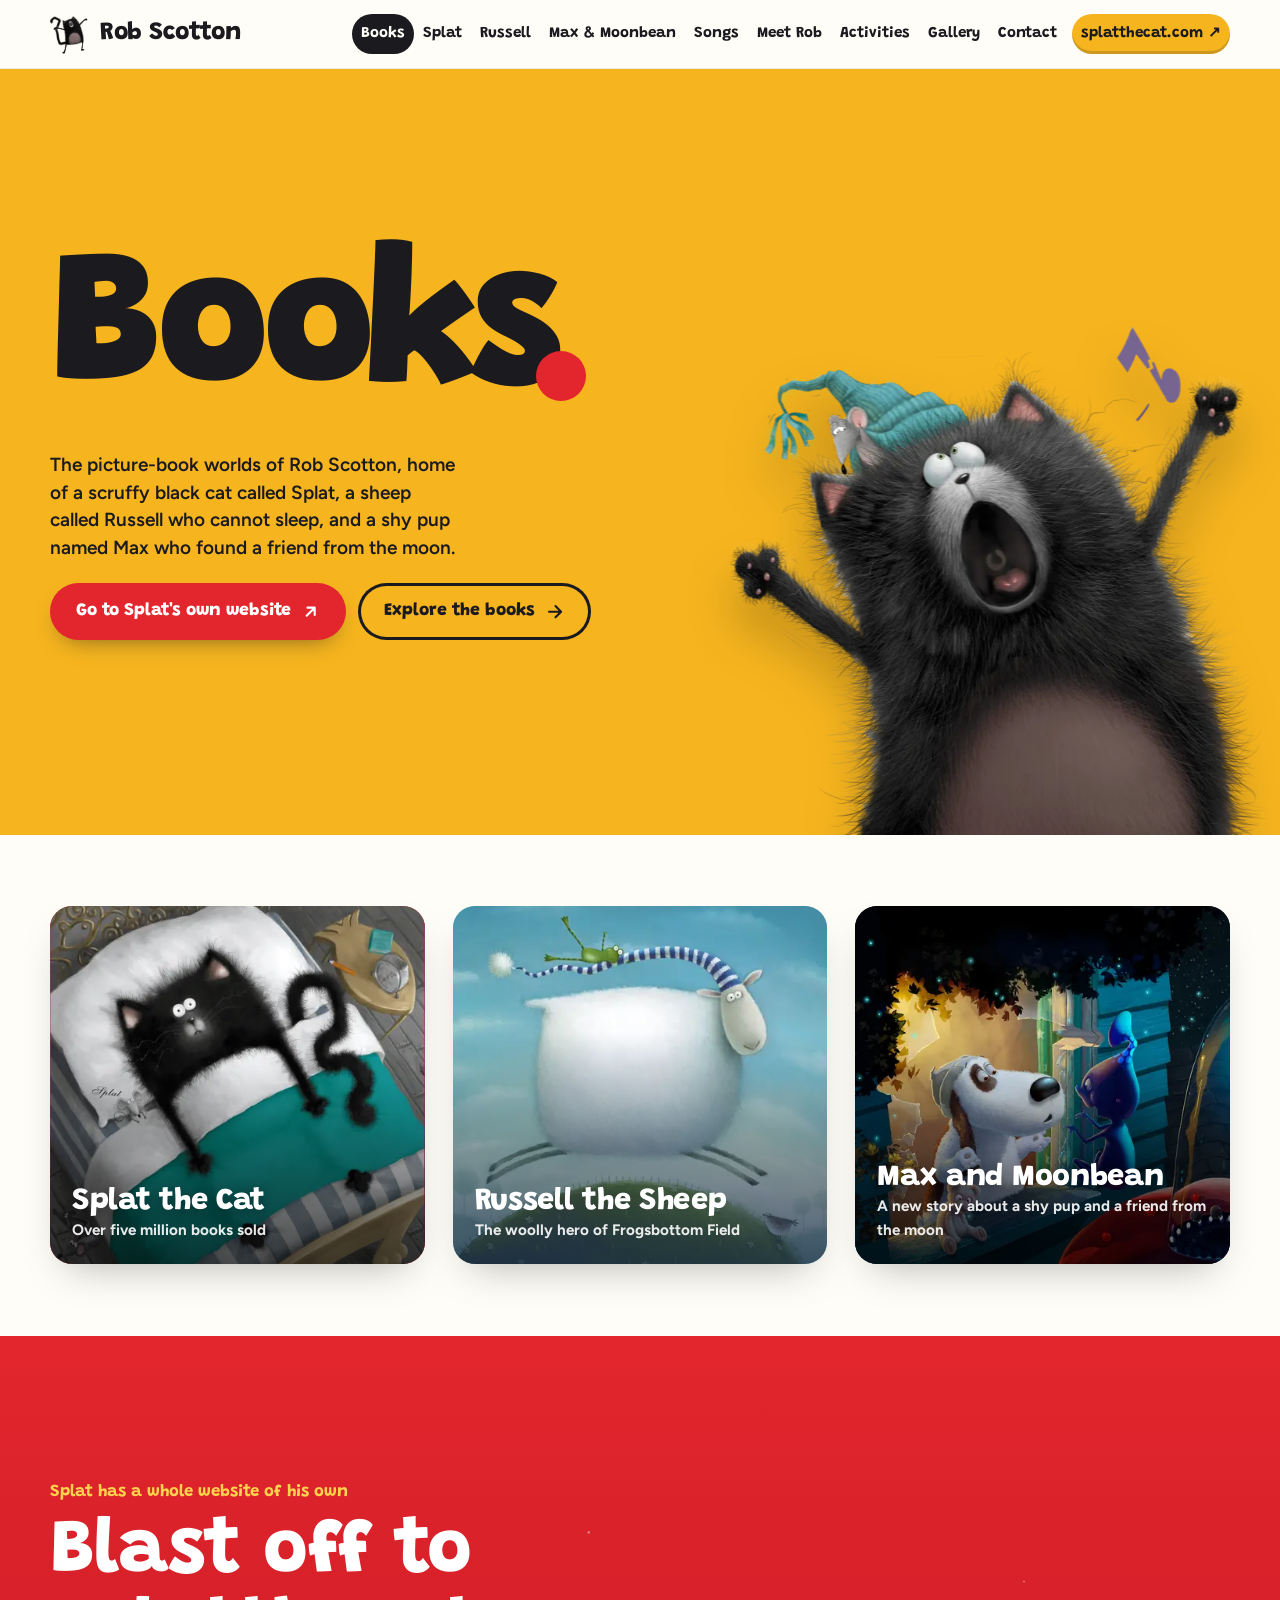
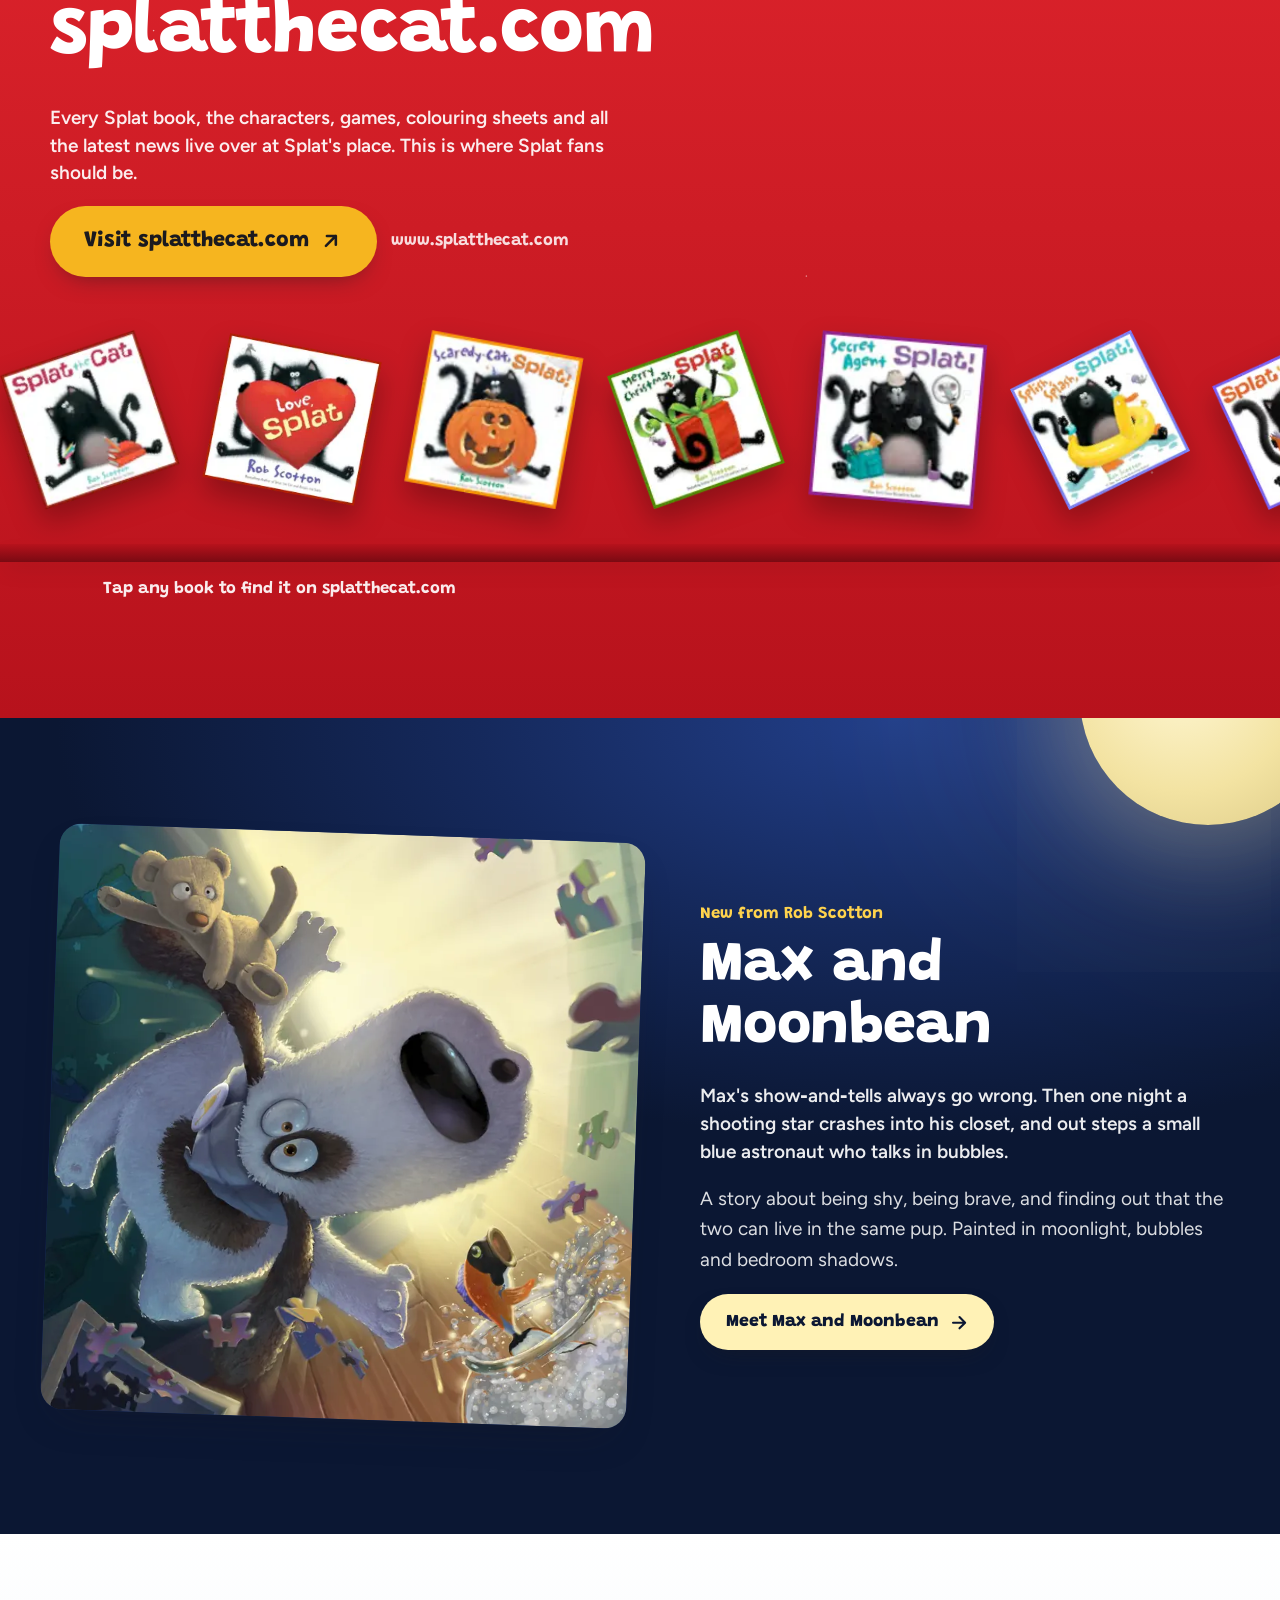
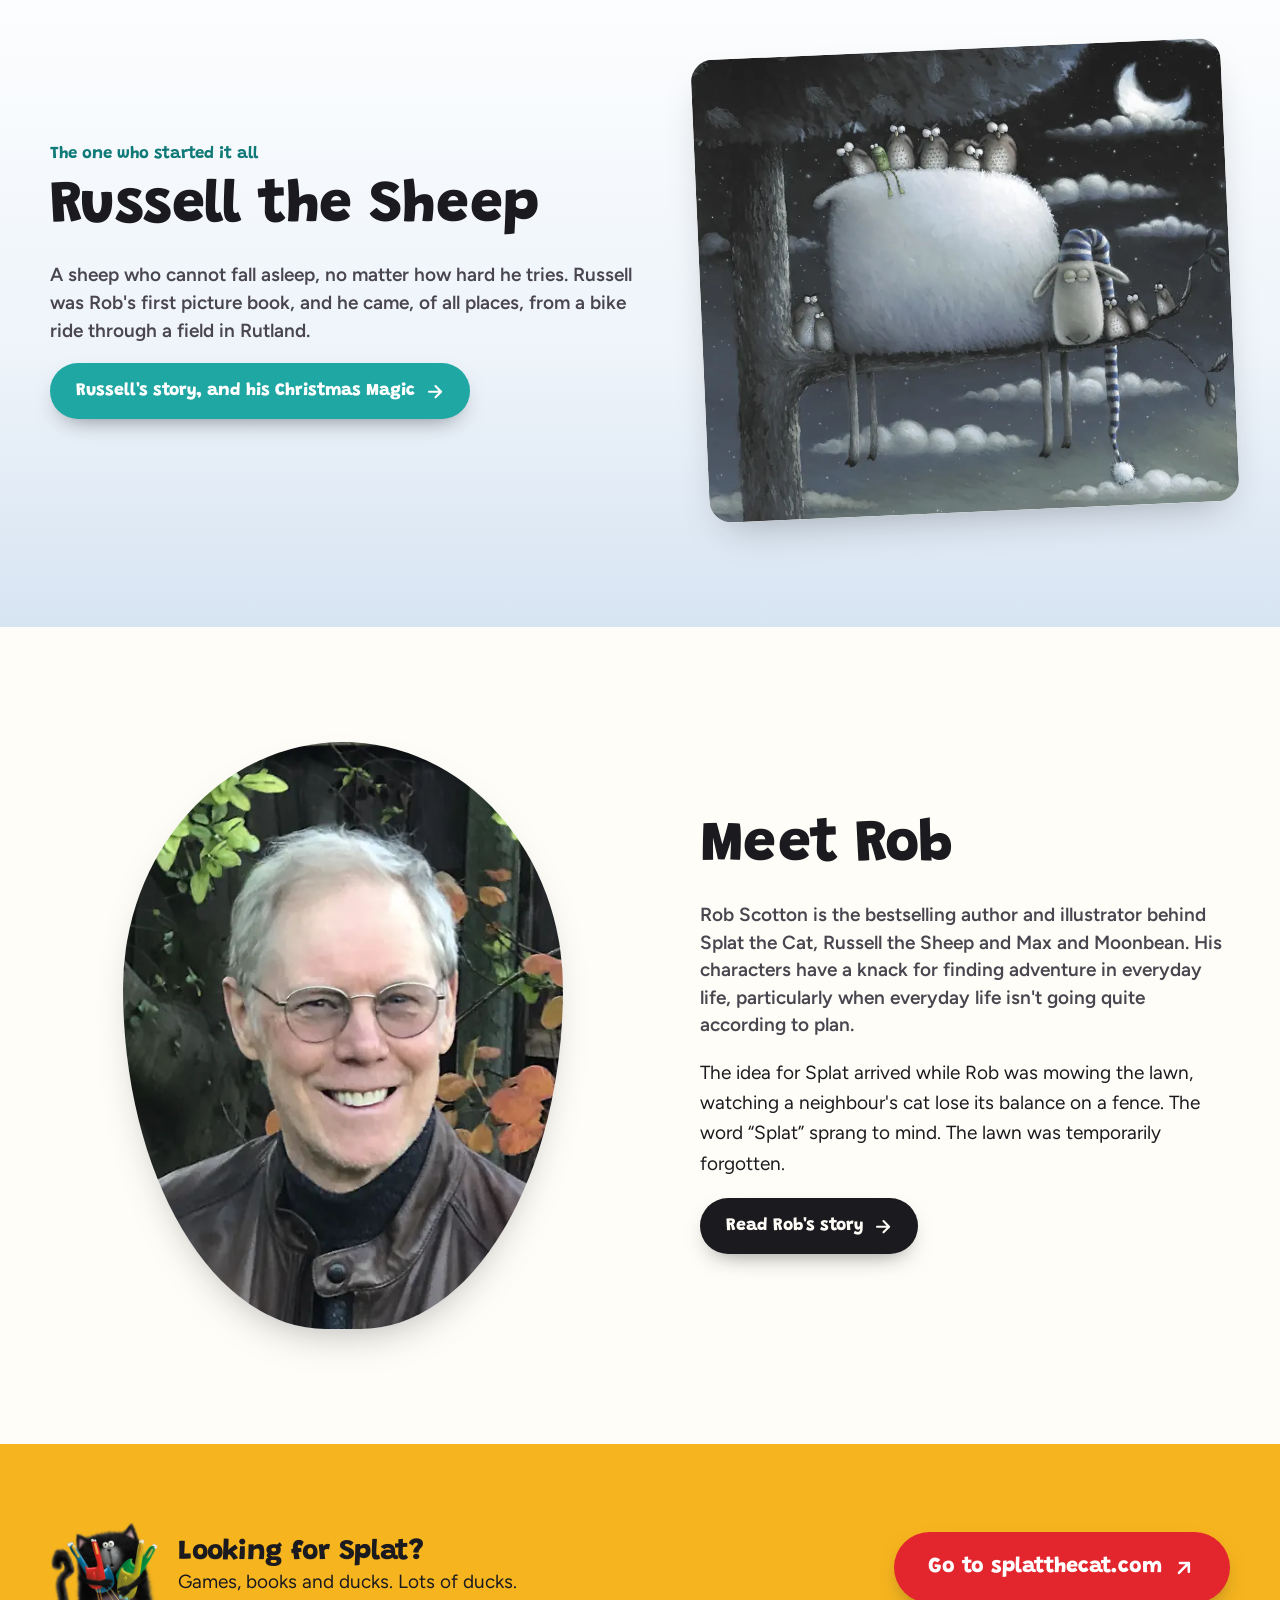
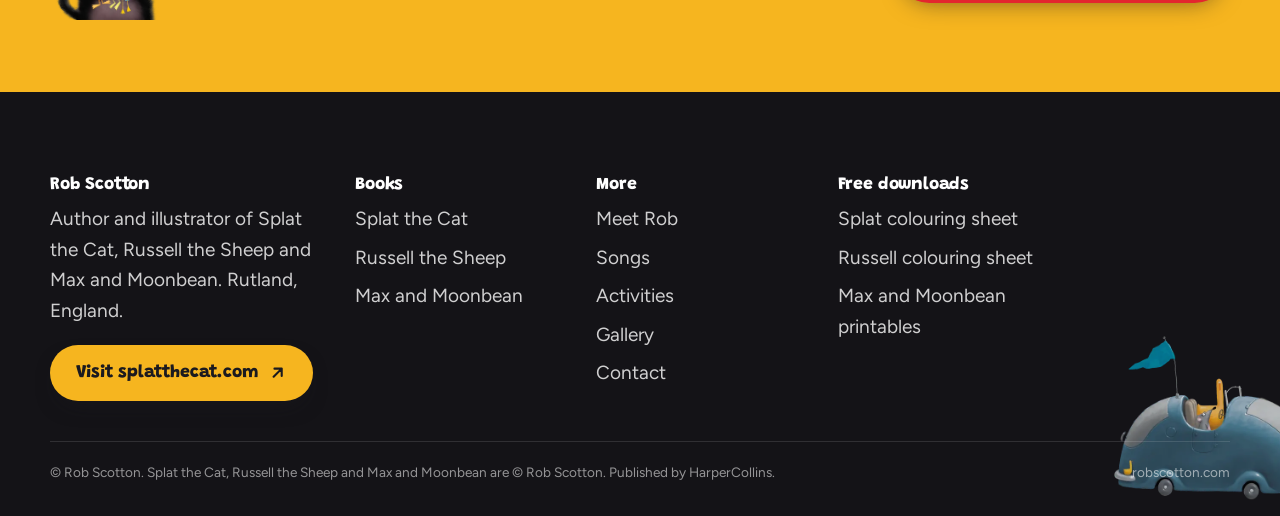
==== commit 001bf4fe: "Add a Songs page; Splat and Russell pages link to it Each song shows the book it comes from: tap the" ====
--- a/site/index.html
+++ b/site/index.html
@@ -16,7 +16,7 @@
 <link rel="preconnect" href="https://fonts.googleapis.com">
 <link rel="preconnect" href="https://fonts.gstatic.com" crossorigin>
 <link href="https://fonts.googleapis.com/css2?family=Grandstander:wght@600..900&family=Figtree:ital,wght@0,400..800;1,400&display=swap" rel="stylesheet">
-<link rel="stylesheet" href="assets/site.css?v=c9c47144">
+<link rel="stylesheet" href="assets/site.css?v=144a6925">
 
 </head>
 <body>
@@ -25,7 +25,7 @@
   <div class="wrap">
     <a class="brand" href="index.html"><img src="img/splat-cutout-480.webp" alt="" width="40" height="40">Rob Scotton<small>Books</small></a>
     <button class="burger" aria-label="Menu" aria-expanded="false" aria-controls="nav"><span></span><span></span><span></span></button>
-    <nav class="nav" id="nav" aria-label="Site"><a href="index.html" aria-current="page">Books</a><a href="splat.html"><span class="full">Splat the Cat</span><span class="short" aria-hidden="true">Splat</span></a><a href="russell.html"><span class="full">Russell the Sheep</span><span class="short" aria-hidden="true">Russell</span></a><a href="max.html"><span class="full">Max and Moonbean</span><span class="short" aria-hidden="true">Max &amp; Moonbean</span></a><a href="about.html">Meet Rob</a><a href="activities.html">Activities</a><a href="gallery.html">Gallery</a><a href="contact.html">Contact</a><a class="splatlink" href="https://www.splatthecat.com" target="_blank" rel="noopener">splatthecat.com ↗</a></nav>
+    <nav class="nav" id="nav" aria-label="Site"><a href="index.html" aria-current="page">Books</a><a href="splat.html"><span class="full">Splat the Cat</span><span class="short" aria-hidden="true">Splat</span></a><a href="russell.html"><span class="full">Russell the Sheep</span><span class="short" aria-hidden="true">Russell</span></a><a href="max.html"><span class="full">Max and Moonbean</span><span class="short" aria-hidden="true">Max &amp; Moonbean</span></a><a href="songs.html">Songs</a><a href="about.html">Meet Rob</a><a href="activities.html">Activities</a><a href="gallery.html">Gallery</a><a href="contact.html">Contact</a><a class="splatlink" href="https://www.splatthecat.com" target="_blank" rel="noopener">splatthecat.com ↗</a></nav>
   </div>
 </header>
 <main id="main">
@@ -141,13 +141,13 @@
         <a class="btn yellow" href="https://www.splatthecat.com" target="_blank" rel="noopener">Visit splatthecat.com <svg viewBox="0 0 24 24" fill="none" stroke="currentColor" stroke-width="2.6" stroke-linecap="round" stroke-linejoin="round" aria-hidden="true"><path d="M7 17 17 7M8 7h9v9"/></svg></a>
       </div>
       <div><h4>Books</h4><ul><li><a href="splat.html">Splat the Cat</a></li><li><a href="russell.html">Russell the Sheep</a></li><li><a href="max.html">Max and Moonbean</a></li></ul></div>
-      <div><h4>More</h4><ul><li><a href="about.html">Meet Rob</a></li><li><a href="activities.html">Activities</a></li><li><a href="gallery.html">Gallery</a></li><li><a href="contact.html">Contact</a></li></ul></div>
+      <div><h4>More</h4><ul><li><a href="about.html">Meet Rob</a></li><li><a href="songs.html">Songs</a></li><li><a href="activities.html">Activities</a></li><li><a href="gallery.html">Gallery</a></li><li><a href="contact.html">Contact</a></li></ul></div>
       <div><h4>Free downloads</h4><ul><li><a href="downloads/splat-colouring-sheet.jpg" download>Splat colouring sheet</a></li><li><a href="downloads/russell-colouring-sheet.jpg" download>Russell colouring sheet</a></li><li><a href="activities.html#max-act">Max and Moonbean printables</a></li></ul></div>
     </div>
     <div class="fine"><span>© Rob Scotton. Splat the Cat, Russell the Sheep and Max and Moonbean are © Rob Scotton. Published by HarperCollins.</span><span>robscotton.com</span></div>
   </div>
   <img class="car" src="img/splat-car-cutout-480.webp" alt="" width="480" height="450" loading="lazy">
 </footer>
-<script src="assets/site.js?v=a340c392" defer></script>
+<script src="assets/site.js?v=566c4fc2" defer></script>
 </body>
 </html>
--- a/site/assets/site.css
+++ b/site/assets/site.css
@@ -620,3 +620,38 @@
   .mstack .bg img{height:auto;aspect-ratio:1.3;object-fit:cover;object-position:90% 50%;display:block}
   .mstack .fade{display:none}
 }
+
+/* ---------- Songs page: a book thumbnail under each song; tap it for the story ---------- */
+.frombook{margin-top:26px;max-width:560px}
+.fb-btn{display:flex;align-items:center;gap:18px;background:none;border:0;padding:4px;margin:-4px;cursor:pointer;text-align:left;font:inherit;color:inherit;border-radius:14px}
+.fb-cover{position:relative;flex:0 0 auto;width:86px;transform:rotate(-4deg);transition:transform .3s var(--bounce)}
+.fb-cover img{display:block;width:100%;height:auto;border-radius:3px 7px 7px 3px;box-shadow:0 12px 22px -10px rgba(27,26,31,.55),0 2px 4px rgba(27,26,31,.18)}
+.fb-cover::after{content:"";position:absolute;left:0;top:0;bottom:0;width:8px;border-radius:3px 0 0 3px;background:linear-gradient(90deg,rgba(0,0,0,.28),rgba(255,255,255,.22) 55%,rgba(255,255,255,0));pointer-events:none}
+.fb-btn:hover .fb-cover,.fb-btn[aria-expanded=true] .fb-cover{transform:rotate(0) translateY(-4px) scale(1.05)}
+.fb-txt small{display:block;font-family:var(--display);font-weight:800;font-size:.78rem;letter-spacing:.08em;text-transform:uppercase;color:var(--teal-2)}
+.fb-txt b{display:block;font-family:var(--display);font-size:1.3rem;line-height:1.15;margin:.1em 0 .15em}
+.fb-txt em{font-style:normal;font-size:.95rem;color:rgba(27,26,31,.62)}
+.fb-more{position:relative;margin:16px 0 0;padding:18px 20px 16px;background:#fff;border-radius:18px;box-shadow:var(--shadow);animation:fbIn .35s var(--ease)}
+.fb-more::before{content:"";position:absolute;top:-8px;left:38px;width:16px;height:16px;background:#fff;transform:rotate(45deg);border-radius:3px}
+.fb-more p{margin:0 0 12px;font-size:1rem;line-height:1.6}
+.fb-link{display:inline;font-family:var(--display);font-weight:800;color:var(--red);text-decoration:none}
+.fb-link svg{width:18px;height:18px;vertical-align:-3px;margin-left:4px}
+.fb-link:hover{text-decoration:underline}
+@keyframes fbIn{from{opacity:0;transform:translateY(-6px)}to{opacity:1;transform:none}}
+@media (prefers-reduced-motion:reduce){.fb-cover,.fb-more{transition:none;animation:none}}
+.song-band{scroll-margin-top:66px}
+.songs-hero{background:linear-gradient(180deg,var(--paper) 0%,var(--paper-2) 100%);padding-bottom:clamp(40px,6vw,80px)}
+.phero .songs-stage{min-height:clamp(220px,32vw,440px);align-items:center}
+.phero .songs-stage img{position:absolute;width:min(54%,300px);border-radius:16px;box-shadow:var(--shadow);filter:none}
+.phero .songs-stage .s1{left:8%;top:6%;transform:rotate(-7deg)}
+.phero .songs-stage .s2{right:8%;bottom:4%;transform:rotate(6deg)}
+@media (max-width:860px){.phero .songs-stage{min-height:min(80vw,420px);margin-top:16px}}
+
+/* ---------- a song teaser on a book page, pointing to the Songs page ---------- */
+.song-teaser-in{display:flex;align-items:center;gap:clamp(20px,4vw,48px)}
+.st-cover{flex:0 0 auto;width:clamp(120px,18vw,180px);transform:rotate(-4deg);transition:transform .3s var(--bounce)}
+.st-cover:hover{transform:rotate(0) scale(1.04)}
+.st-cover img{display:block;width:100%;height:auto;border-radius:14px;box-shadow:var(--shadow)}
+.song-teaser h2{margin:0 0 .25em}
+.song-teaser p:not(.kicker){margin:0 0 18px;max-width:52ch}
+@media (max-width:560px){.song-teaser-in{flex-direction:column;align-items:flex-start}}
